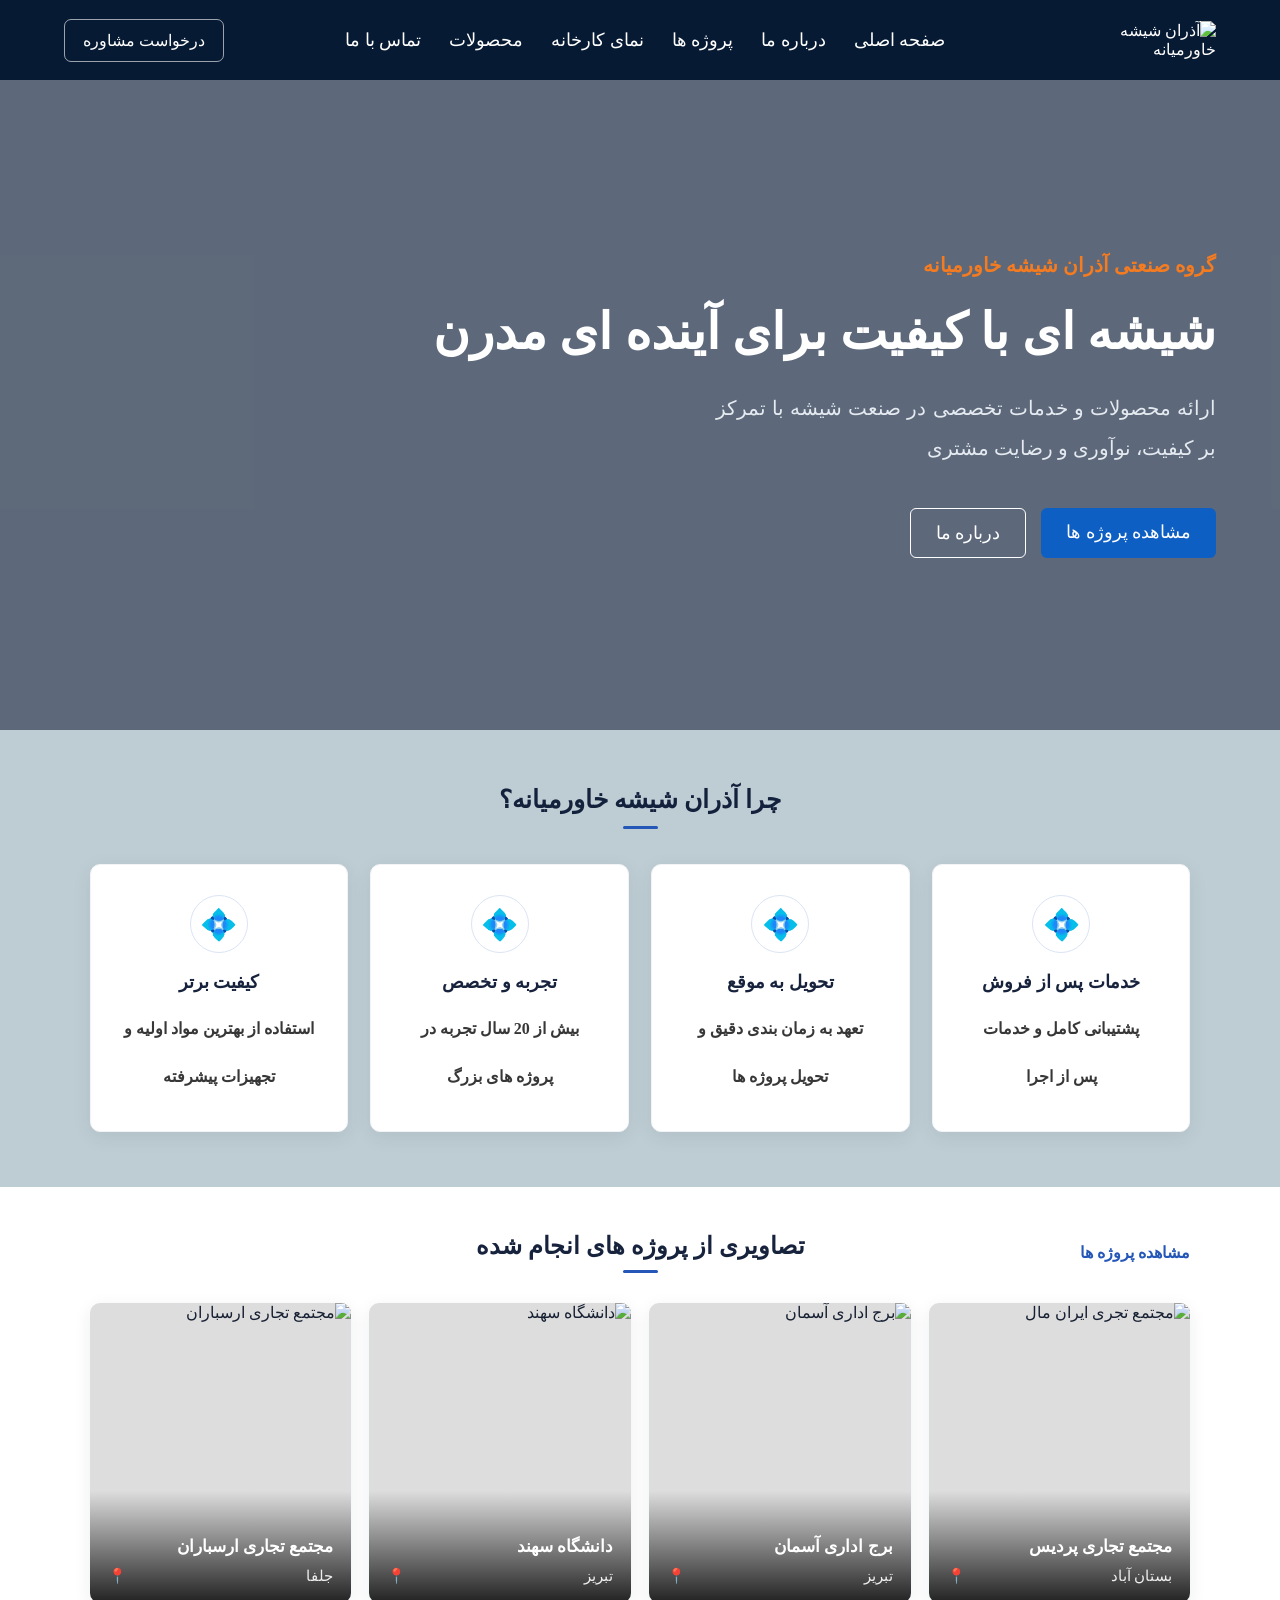
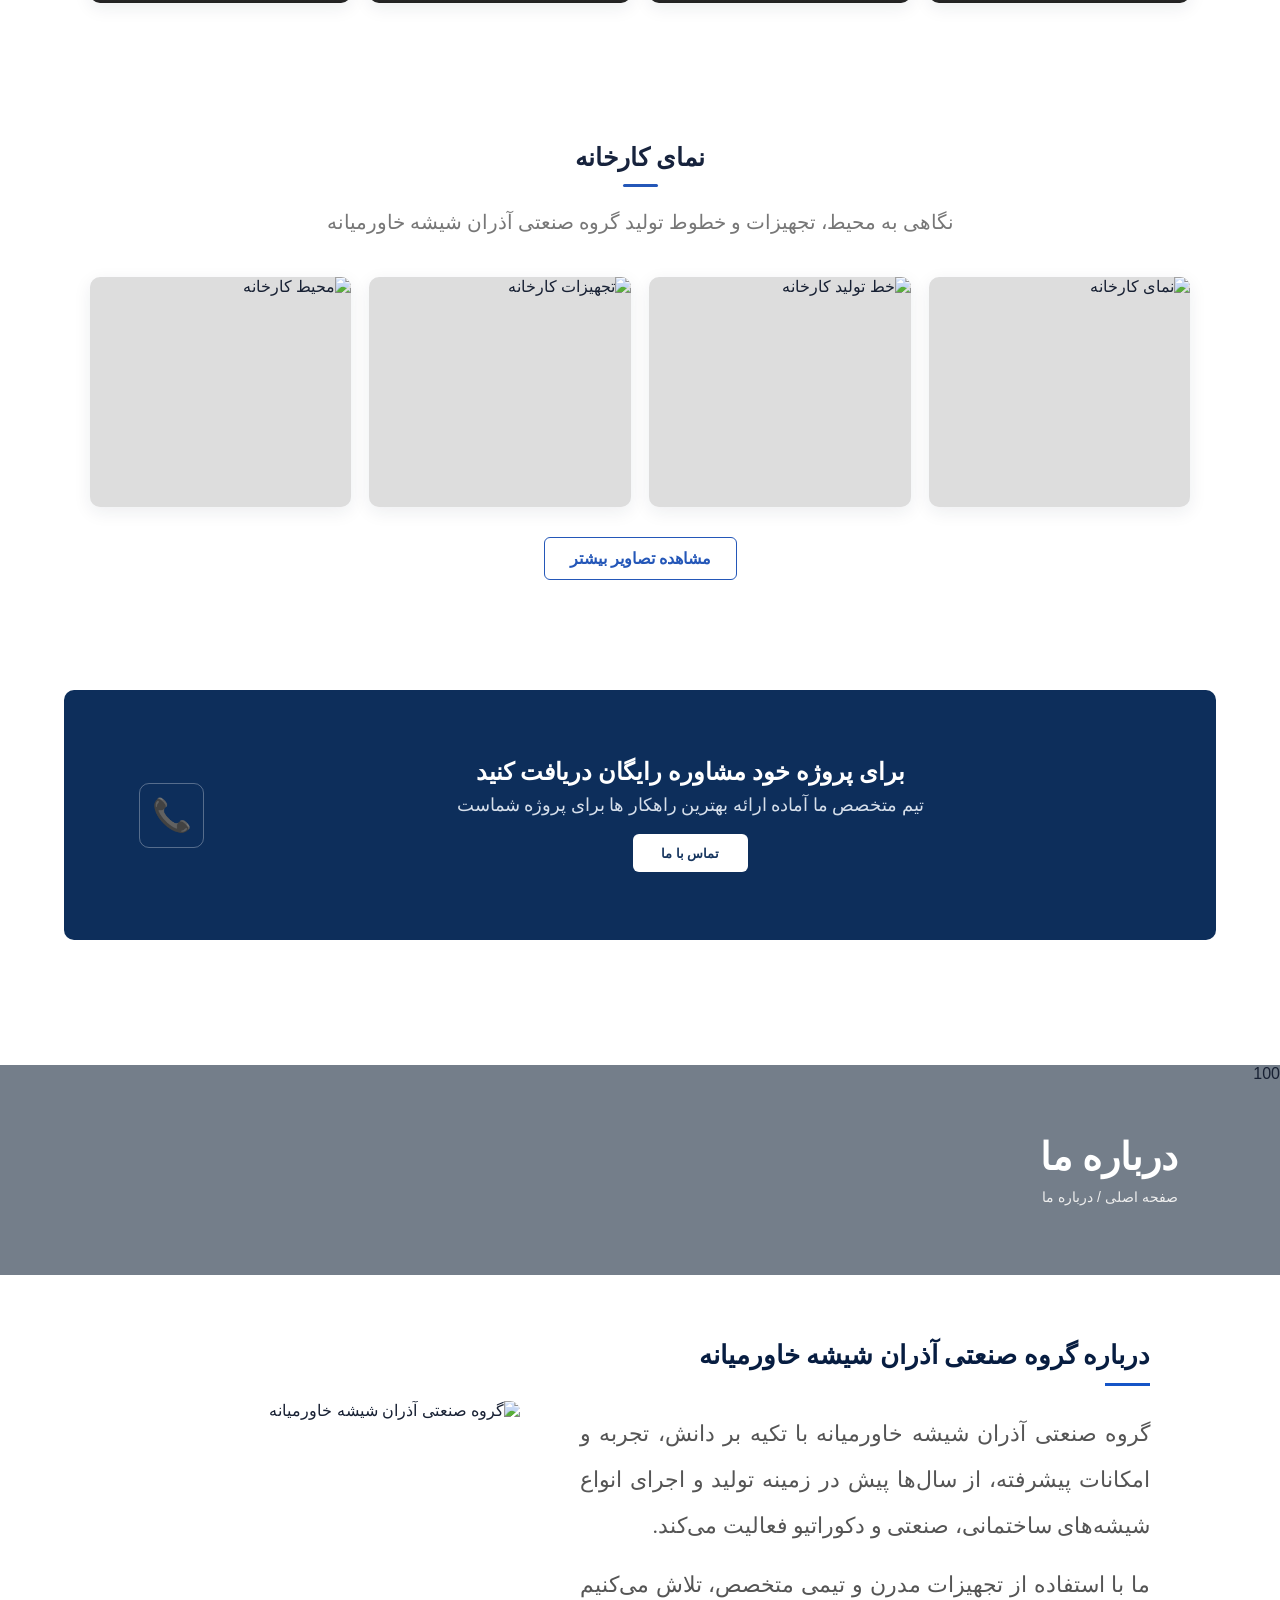
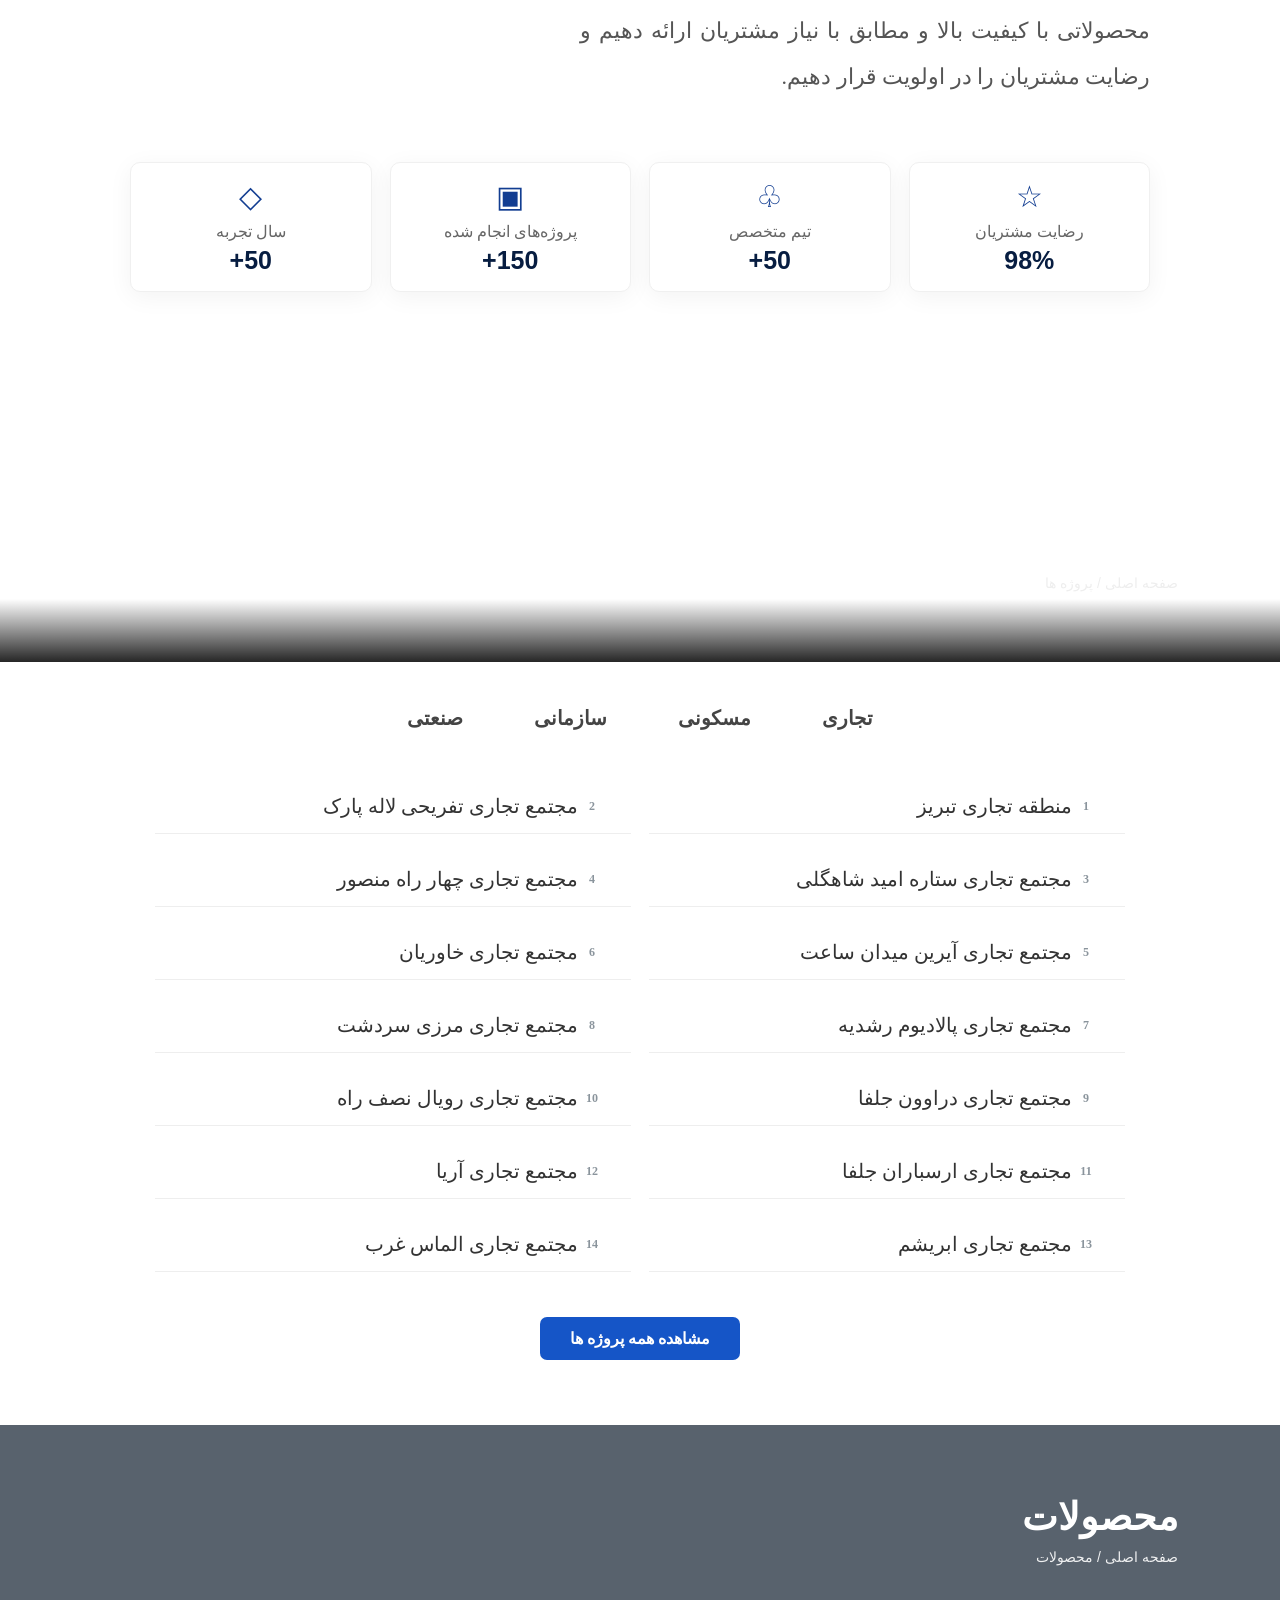
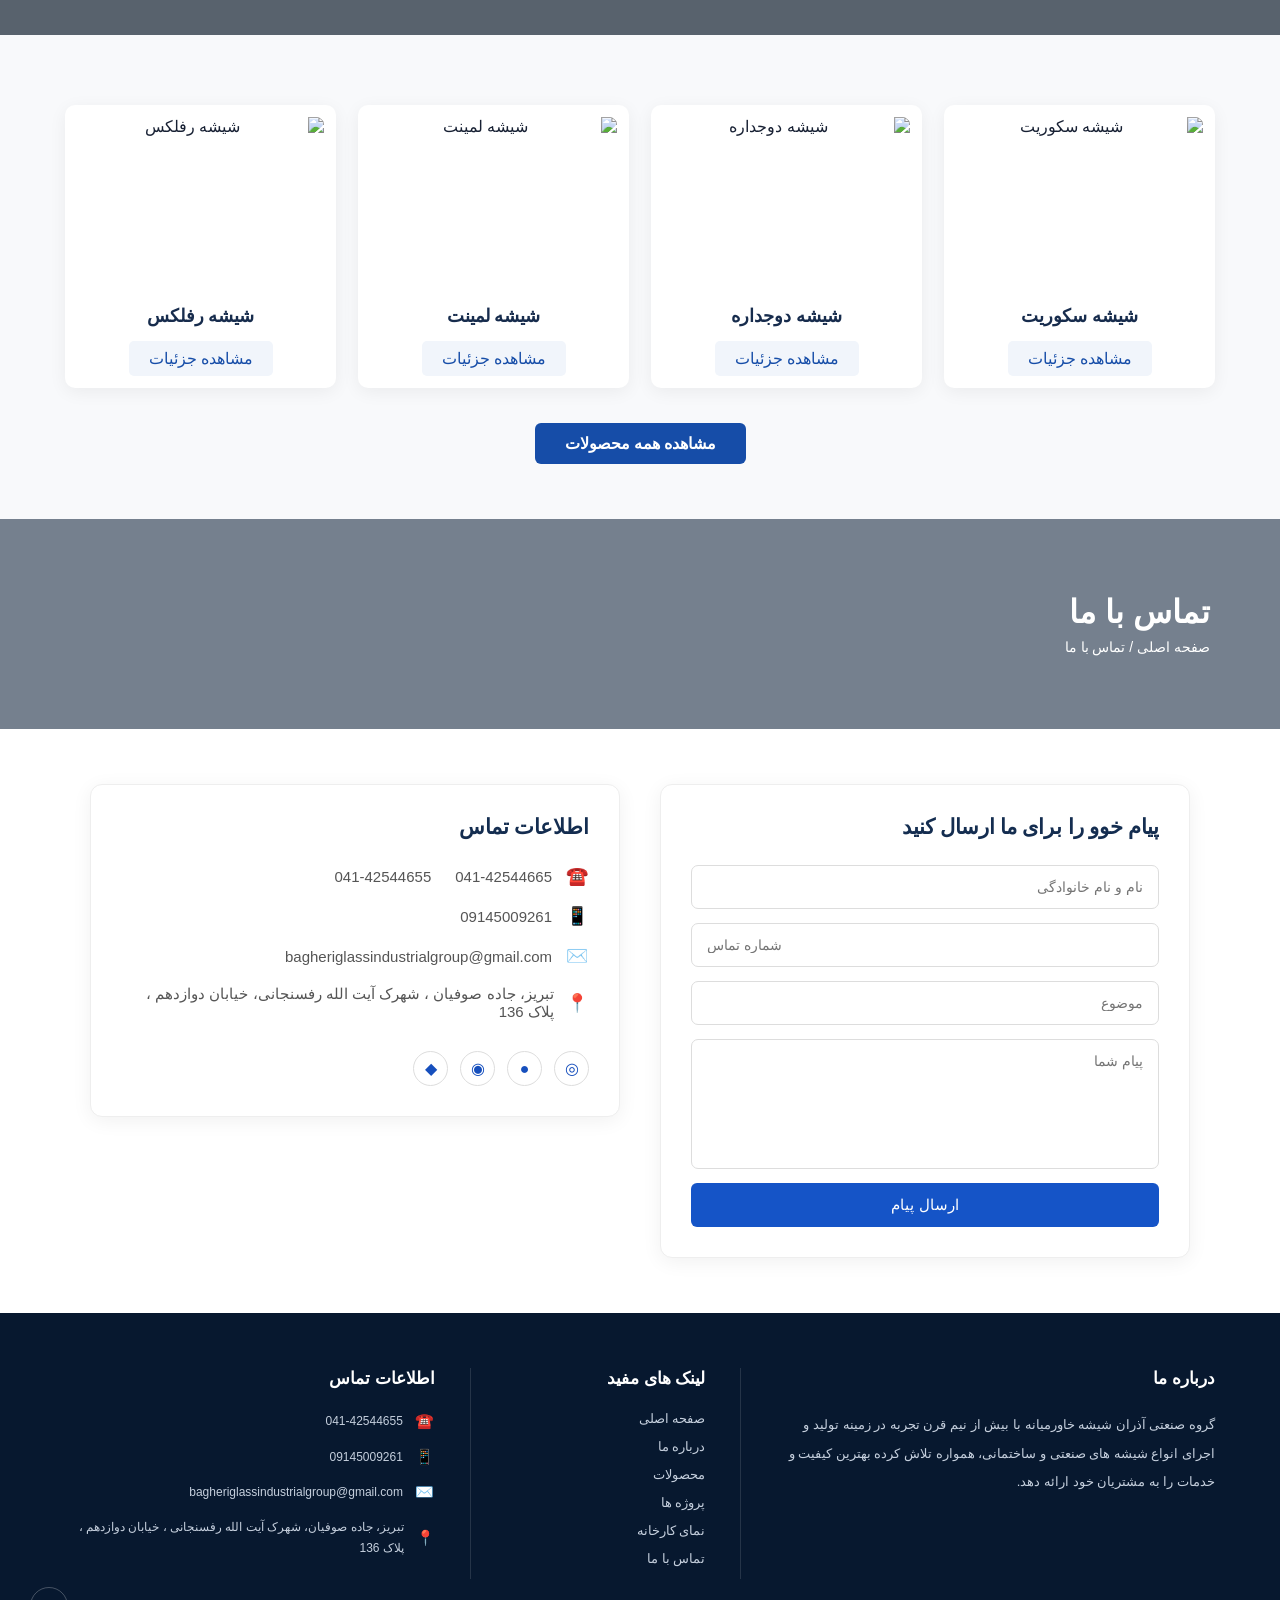
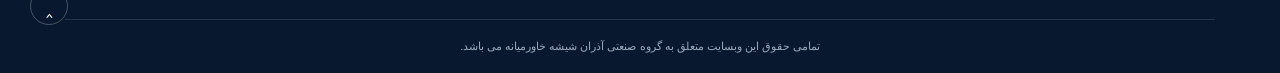
==== index.html @ 658a8644 "Add files via upload" ====
<!doctype html>
<html lang="fa" dir="rtl">
<head>
<meta charset="utf-8">
	
<meta name="viewport" content="width=device-width, initial-scale=1.0">
	
<title>گروهصنعتی آذران شیشه خاورمیانه</title>
	<link rel="stylesheet" href="style.css">
</head>

<body>
	
	<!-- header -->
	<header class="header">
		<div class="container">
			
			<!-- logo -->
			<a href="#" class="logo">
				<img src="image/logo 03.png" alt="آذران شیشه خاورمیانه">
			</a>
			
			<!-- Navigation -->
			<nav class="nav">
			        <a href="#hero">صفحه اصلی</a>
				    <a href="#about">درباره ما</a> 
					<a href="#projects">پروژه ها</a>
					<a href="#gallery">نمای کارخانه</a>
					<a href="#products">محصولات</a> 
					<a href="#contact">تماس با ما</a>
			 </nav>
			
			<!-- Consultation Button -->
			<a href="#cta" class="consultation">درخواست مشاوره</a>
		
		</div>
	
	</header>
	
	<!-- Hero Section -->
	<section class="hero" id="hero">
		<div class="hero-overlay"></div>
		<div class="hero-content">
			<p class="hero-subtitle">
				گروه صنعتی آذران شیشه خاورمیانه
			</p>
			<h1>
				شیشه ای با کیفیت برای آینده ای مدرن
			</h1>
			<p class="hero-description">
				ارائه محصولات و خدمات تخصصی در صنعت شیشه 
				با تمرکز بر کیفیت، نوآوری و رضایت مشتری
			
			</p>
			<div class="hero-buttons">
				<a href="#project" class="btn-primary">
					مشاهده پروژه ها
				</a>
				<a href="#about" class="btn-secondary">
					درباره ما
				</a>
			</div>
		</div>
			
			</section>
				 
	<!-- چرا گروه صنعتی شیشه آذران؟ -->
	
	<section class="why-us">
		
		<div class="section-title">
			<h2>   چرا آذران شیشه خاورمیانه؟ </h2>
			<span></span>
		</div>
		
		<div class="why-cards">
			
			<div class="why-card">
				<div class="why-icon">💠</div>
				<h3>خدمات پس از فروش </h3>
				<p>
					پشتیبانی کامل و خدمات <br>پس از اجرا
			  </p>
			</div>
			
			<div class="why-card">
				<div class="why-icon">💠</div>
				<h3>تحویل به موقع</h3>
				<p>تعهد به زمان بندی دقیق و<br> تحویل پروژه ها</p>
			</div>
			
			<div class="why-card">
				<div class="why-icon">💠</div>
				<h3>تجربه و تخصص</h3>
				<p>بیش از 20 سال تجربه در<br> پروژه های بزرگ </p>
			</div>
			
			<div class="why-card">
				<div class="why-icon">💠</div>
				<h3>کیفیت برتر</h3>
				<p>استفاده از بهترین مواد اولیه و تجهیزات پیشرفته</p>
			</div>
		
		</div>
	</section>
	
	<!--پروژه های انجام شده -->
	
	<section class="projects" id="project">
		
		<div class="projects-header">
			<a href="#projects" class="view-all"> 
				مشاهده پروژه ها
			</a>
			
			<div class="section-title">
				<h2> تصاویری از پروژه های انجام شده</h2>
				<span></span>
			</div>
		</div>
		
		<div class="project-cards">
			
			<!-- پروژه 1 -->
			
			<div class="project-card">
				
				<img src="image/project 1.jpg" alt="مجتمع تجری ایران مال">
				
				<div class="project-overlay">
					<h3>مجتمع تجاری پردیس</h3>
					
					<div class="project-location">
						<span>بستان آباد</span>
						<span>📍</span>
					</div>
				</div>
				
			</div>
			
			<!-- پروژه 2 -->
			<div class="project-card">
				
				<img src="image/prroject 2.jpg" alt="برج اداری آسمان">
				
				<div class="project-overlay">
					<h3>برج اداری آسمان</h3>
					
					<div class="project-location">
					<span>تبریز</span>
					<span>📍</span>
				</div>
			</div>
			
		</div>
			
			<!-- پروژه3 -->
			<div class="project-card">
				
				<img src="image/project 3.jpg" alt="دانشگاه سهند">
				
				<div class="project-overlay">
					<h3>دانشگاه سهند</h3>
					
					<div class="project-location">
						<span>تبریز</span>
						<span>📍</span>
					</div>
				</div>
			</div> 
			
			<!-- پروژه 4 -->
			<div class="project-card">
				
				<img src="image/project 4.jpg" alt=" مجتمع تجاری ارسباران">
				
				<div class="project-overlay">
					<h3>مجتمع تجاری ارسباران</h3>
					<div class="project-location">
						<span>جلفا</span>
						<span>📍</span>
					</div>
				</div>
			</div>
		</div>	
	</section>
		
		<!--factory section-->
		<section class="factory-section" id="gallery">
			
			<div class="factory-title">
				<h2>نمای کارخانه</h2>
				<span></span>
				<p>
					نگاهی به محیط، تجهیزات و خطوط تولید گروه صنعتی آذران شیشه خاورمیانه
				</p>
			</div>
			
			<div class="factory-gallery">
				
			<div class="factory-image">
				<img src="image/factory1.jpg" alt="نمای کارخانه">
			</div>
			
			<div class="factory-image">
				<img src="image/factory2.jpg" alt="خط تولید کارخانه">
			</div>
			
			<div class="factory-image">
				<img src="image/factory3.jpg"  alt="تجهیزات کارخانه">
			</div>
			
			<div class="factory-image">
				<img src="image/factory 4.jpg" alt="محیط کارخانه">
			</div>
			</div>
			
			<div class="factory-button">
				<a href="factory.html">مشاهده تصاویر بیشتر</a>
			</div>
		</section>
	
	<!--================== CTA Section ===================--->
	
	<section class="cta-section" id="cta">
		
		<div class="cta-box">
			<div class="cta-icon">📞</div>
			
			<div class="cta-content">
				<h2>برای پروژه خود مشاوره رایگان دریافت کنید </h2>
				<p>
					تیم متخصص ما آماده ارائه بهترین راهکار ها برای پروژه شماست
				</p>
				
				<a href="#contact" class="cta-button">
					تماس با ما
				</a>
			</div>
		</div>
	</section>
	
	<!-- ================= ABOUT SECTION ================= -->

<section class="about-section" id="about">

    <!-- بنر درباره ما -->
    <div class="about-banner">

        

        <div class="banner-overlay">100</div>

        <div class="banner-text">
            <h1>درباره ما</h1>
            <p>صفحه اصلی / درباره ما</p>
        </div>

    </div>


    <!-- معرفی کارخانه -->
    <div class="about-container">

        <div class="about-text">

            <h2>درباره گروه صنعتی آذران شیشه خاورمیانه</h2>

            <p>
                گروه صنعتی آذران شیشه خاورمیانه با تکیه بر دانش، تجربه و امکانات پیشرفته،
                از سال‌ها پیش در زمینه تولید و اجرای انواع شیشه‌های ساختمانی،
                صنعتی و دکوراتیو فعالیت می‌کند.
            </p>

            <p>
                ما با استفاده از تجهیزات مدرن و تیمی متخصص،
                تلاش می‌کنیم محصولاتی با کیفیت بالا و مطابق با نیاز مشتریان
                ارائه دهیم و رضایت مشتریان را در اولویت قرار دهیم.
            </p>

        </div>


        <div class="about-photo">

            <img src="image/producs.jpg"
                 alt="گروه صنعتی آذران شیشه خاورمیانه ">

        </div>

    </div>


    <!-- آمار -->
    <div class="stats-container">

        <div class="stat">

            <div class="stat-icon">☆</div>

            <span>رضایت مشتریان</span>

            <strong>98%</strong>

        </div>


        <div class="stat">

            <div class="stat-icon">♧</div>

            <span>تیم متخصص</span>

            <strong>50+</strong>

        </div>


        <div class="stat">

            <div class="stat-icon">▣</div>

            <span>پروژه‌های انجام شده</span>

            <strong>150+</strong>

        </div>


        <div class="stat">

            <div class="stat-icon">◇</div>

            <span>سال تجربه</span>

            <strong>50+</strong>

        </div>

    </div>

</section>
	<!--- Projects Section--->
	<section class="projects-section" id="projects">
		
		<!-- بنر پروژه ها-->
		<div class="projects-banner">
		
			<div class="project-overlay"></div>
			
			<div class="projects-banner-text">
				<h2>پروژه های انجام شده</h2>
				<p>صفحه اصلی / پروژه ها</p>
			</div>
		</div>
		
		<!-- دسته بندی پروژه ها -->
		
		<div class="project-categories">
			<button class="category">تجاری</button>
			<button class="category">مسکونی</button>
			<button class="category">سازمانی</button>
			<button class="category">صنعتی</button>
		</div>
		
		<!-- لیست پروژه ها-->
		
		<div class="projects-list">
		
		<div class="project-item">
			<span class="project-number">1</span>
			<span class="project-name">منطقه تجاری تبریز</span>
		</div>
		<div class="project-item">
			<span class="project-number">2</span>
			<span class="project-name">مجتمع تجاری تفریحی لاله پارک</span>
		</div>
		<div class="project-item">
			<span class="project-number">3</span>
			<span class="project-name">مجتمع تجاری ستاره امید شاهگلی</span>
		</div>
		<div class="project-item">
			<span class="project-number">4</span>
			<span class="project-name">مجتمع تجاری چهار راه منصور</span>
		</div>
		<div class="project-item">
			<span class="project-number">5</span>
			<span class="project-name">مجتمع تجاری آیرین میدان ساعت</span>
		</div>
		<div class="project-item">
			<span class="project-number">6</span>
			<span class="project-name">مجتمع تجاری خاوریان</span>
		</div>
		<div class="project-item">
			<span class="project-number">7</span>
			<span class="project-name">مجتمع تجاری پالادیوم رشدیه</span>
		</div>
		<div class="project-item">
			<span class="project-number">8</span>
			<span class="project-name">مجتمع تجاری مرزی سردشت</span>
		</div>
		<div class="project-item">
			<span class="project-number">9</span>
			<span class="project-name">مجتمع تجاری دراوون جلفا</span>
		</div>
		<div class="project-item">
			<span class="project-number">10</span>
			<span class="project-name">مجتمع تجاری رویال نصف راه</span>
		</div>
		<div class="project-item">
			<span class="project-number">11</span>
			<span class="project-name">مجتمع تجاری ارسباران جلفا</span>
		</div>
		<div class="project-item">
			<span class="project-number">12</span>
			<span class="project-name">مجتمع تجاری آریا</span>
		</div>
		<div class="project-item">
			<span class="project-number">13</span>
			<span class="project-name">مجتمع تجاری ابریشم</span>
		</div>
		<div class="project-item">
			<span class="project-number">14</span>
			<span class="project-name">مجتمع تجاری الماس غرب</span>
		</div>
		</div>
		
		<!--- دکمه -->
		<div class="projects-button">
			<a href="projects.html">مشاهده همه پروژه ها</a>
		</div>
	</section>
	
	<!-- Products Section -->
	<section class="products-section" id="products">
		
		<!-- Products Header -->
		<div class="products-header">
			<div class="products-overlay"></div>
			
			<div class="products-title">
				<h2>محصولات</h2>
				<p>صفحه اصلی / محصولات </p>
			</div>
		</div>
		<!--Products Cards -->
		<div class="products-container">
			
		<div class="product-card">
			<img src="image/شیشه سکوریت.jpg" alt="شیشه سکوریت">
			<h3>شیشه سکوریت</h3>
			<a href="#" class="product-btn">مشاهده جزئیات</a>
		</div>
		
		<div class="product-card">
			<img src="image/شیشه دوجداره.jpg" alt="شیشه دوجداره">
			<h3>شیشه دوجداره</h3>
			<a class="product-btn" href="#">مشاهده جزئیات</a>
		</div> 
		
		<div class="product-card">
			<img src="image/شیشه لمینت.jpg" alt="شیشه لمینت">
			<h3>شیشه لمینت</h3>
			<a class="product-btn" href="#">مشاهده جزئیات</a>
		</div>
		
		<div class="product-card">
			<img src="image/شیش رفلکس.jpg" alt="شیشه رفلکس">
			<h3>شیشه رفلکس</h3>
			<a class="product-btn" href="#">مشاهده جزئیات</a>
		</div>
	    </div>
		
		<!--All Products Button-->
		<div class="all-products">
			<a href="#"> مشاهده همه محصولات </a>
		</div>
	</section>
	
	<!-- Contact Section-->
	<section class="contact-section" id="contact">
		
		<!--Contact Banner-->
		<div class="contact-banner">
			<div class="contact-overlay"></div>
			<div class="contact-banner-text">
				<h1>تماس با ما</h1>
				<p>صفحه اصلی / تماس با ما</p>
			</div>
		</div>
		
		<!--Contact Content-->
		<div class="contact-container">
			
			<!--- Message Form -->
			<div class="contact-form">
				<h2>پیام خوو را برای ما ارسال کنید</h2>
				
				<form>
					
					<input type="text" placeholder="نام و نام خانوادگی">
					
					<input type="tel" placeholder="شماره تماس ">
					
					<input type="text" placeholder="موضوع">
					
					<textarea placeholder="پیام شما"></textarea>
					
					<button type="submit">ارسال پیام</button>
				</form>
				
			</div>
			
			<!--Contact Information-->
			<div class="contact-info">
				<h2>اطلاعات تماس</h2>
				
				<div class="contact-item">
					<span>☎️</span>
					<p>041-42544665</p><br>
					<p>041-42544655</p>
					
				</div>
				
				<div class="contact-item">
					<span>📱</span>
					<p>09145009261</p>
				</div>
				
				<div class="contact-item">
					<span>✉️</span>
					<p> bagheriglassindustrialgroup@gmail.com</p>
				</div>
				
				<div class="contact-item">
					<span>📍</span>
					<p> تبریز، جاده صوفیان ، شهرک آیت الله رفسنجانی، خیابان دوازدهم ، پلاک 136</p>
				</div>
				
				<!--Social Media-->
				<div class="social-links">
					<a href="#">◎</a>
					<a href="#">●</a>
					<a href="#">◉</a>
					<a href="#">◆</a>
				</div>
			</div>
		</div>
	</section>
	
	<!--- Foother --->
	<footer class="footer">
		<div class="footer-container">
			
			<!---درباره ما-->
			<div class="footer-column footer-about">
				<h3>درباره ما</h3>
				<p>
					گروه صنعتی آذران شیشه خاورمیانه با بیش از نیم قرن تجربه در زمینه تولید و اجرای انواع شیشه های صنعتی و ساختمانی، همواره تلاش  کرده بهترین کیفیت و خدمات را به مشتریان خود ارائه دهد.
				</p>
			</div>
			
			<!-- لینک های مفید -->
			<div class="footer-column footer-links">
				<h3>لینک های مفید</h3>
				
				<a href="#hero"> صفحه اصلی </a>
				<a href="#about"> درباره ما</a>
				<a href="#products"> محصولات </a>
				<a href="#projects">پروژه ها</a>
				<a href="#gallery">نمای کارخانه </a>
				<a href="#contact">تماس با ما</a>
			</div>
			
			<!--- اطلاعات تماس -->
			<div class="footer-column footer-contact">
				<h3>اطلاعات تماس</h3>
			<div class="footer-contact-item">
				<span>☎️</span>
				<p dir="ltr">041-42544655</p>
			</div>
			
			<div class="footer-contact-item">
				<span>📱</span>
				<p dir="ltr">09145009261</p>
			</div>
			
			<div class="footer-contact-item">
				<span>✉️</span>
				<p dir="ltr">bagheriglassindustrialgroup@gmail.com</p>
			</div>
			
			<div class="footer-contact-item">
				<span>📍</span>
				<p>
					تبریز، جاده صوفیان، شهرک آیت الله  رفسنجانی ، خیابان دوازدهم ، پلاک 136
				</p>
			</div>
		</div>
	</div>
		
		<!--- پایین فوتر -->
		<div class="footer-bottom">
			
			<p>
				تمامی حقوق این وبسایت متعلق به گروه صنعتی آذران شیشه خاورمیانه  می باشد.
			</p>
		</div>
		
		<!-- دکمه بازگشت به بالا --->
		<a href="#hero" class="back-to-top">‸</a>
		
	</footer>
	
	


</body>
</html>
---- style.css ----
@charset "utf-8";
/* CSS Document */

* {
	margin: 0;
	padding: 0;
	box-sizing: border-box;
}

body {
	font-family: Tahoma, sans-serif;
	direction: rtl;
	background-color: #fff;
	color: #172033;
}

a {
	text-decoration: none;
	color: inherit;
}

/*-- header --*/

.header {
	width: 100%;
	height: 80px;
	
	background-color: #071a33;
	
	position: relative;
	z-index: 10;
}

.container {
	width: 90%;
	max-width: 1200px;
	
	height: 100%;
	margin: auto;
	
	display: flex;
	align-items: center;
	justify-content: space-between;
	
}

/*-- logo --*/

.logo {
	display: flex;
	align-items: center;
	height: 70PX;
	color: white;
   
}

.logo img {
	width: 150px;
	height: auto;
	display: block;
	filter: brightness(1.1);
}



/*logo shape*/

.logo-blue {
	width: 13px;
	height: 25px;
	
	background-color: #2457b8;
	
	display: block;
	
	margin-right: -12px;
	margin-top: 7px;
}

/*-- Navigation --*/

.nav {
	display: flex;
	align-items: center;
	gap: 28px;
	font-family: "B Koodak";
}

.nav a {
	color: #fff;
	
	font-size: 18px;
	
	transition: 0.3s;
}

.nav a:hover {
	color: #f47b20;
}

/*-- consultation button --*/

.consultation {
	padding: 11px 18px;
	
	border: 1px solid rgba(255,255,255,0.6);
	
	border-radius: 7px;
	
	color: white;
	
	font-size: 16px;
	
	transition: 0.3s;
	
	font-family:  "B Koodak";
}

.consultation:hover {
	background-color: #f47b20;
	border-color: #f47b20;
}

/*--- hero Section ---*/
.hero {
	width: 100%;
	height: 650px;
	
	background-image: url( "image/hero.png");
	background-size: cover;
	background-position: center;
	position: relative;
	
	display: flex;
	align-items: center;
		
}

/*Dark overlay */

.hero-overlay {
	position: absolute;
	
	top: 0;
	right: 0;
	bottom: 0;
	left: 0;
	
	background: rgba(7,26,51,0.65);
}

/*Hero Content */

.hero-content {
	position: relative;
	z-index: 2;
	
	width: 90%;
	max-width: 1200px;
	margin: auto;
	color: white;
}

/*-- small title */

.hero-subtitle {
	color: #f47b20;
	font-size: 20px;
	margin-bottom: 18px;
	font-family: "B Roya";
	font-weight: bold;
}

/* Small title */
.hero h1 {
	font-size: 50px;
	line-height: 1.5;
	margin-bottom: 18px;
	font-family: "B Titr";
}

/* Description */
.hero-description {
	width: 500px;
	max-width: 100%;
	font-size: 20px;
	line-height: 2;
	color: #e5eaf1;
	margin-bottom: 40px;
	font-family: "B Roya";
	text-align: justify;
	
	
	
	
}

/*Buttons */

.hero-buttons {
	display: flex;
	gap: 15px;
	font-family: "B Koodak";
	font-size: 18px;
	
}

/*main button*/
.btn-primary {
	background-color: #0E5FC4;
	color: white;
	padding: 13px 25px;
	border-radius: 6px;
	transition: 0.3s;
	
}

.btn-primary:hover {
	background-color: #FFFFFF;
	color: #071a33;
}

/*--Secondary button*/

.btn-secondary {
	border: 1px solid white;
	color: white;
	padding: 13px 25px;
	border-radius: 6px;
	transition: 0.3s;
	
}

.btn-secondary:hover {
	background-color: white;
	color: #071a33;
}

/*---ABOUT SECTION---*/
.about-section {
	background: #fff;
	padding: 90px 7%;
	direction: rtl;
}

.about-container {
	max-width: 1200px;
	margin: auto;
	
	display: flex;
	align-items: center;
	gap: 70px;
}

/*Image */

.about-image {
	width: 50%;
}

.about-image img {
	width: 100%;
	height: 330px;
	
	object-fit: cover;
	
	border-radius: 12px;
	
	display: block;
}

/* Text */

.about-content {
	width: 50%;
}

.about-label {
	color: #1d4fa3;
	font-size: 15px;
	font-weight: bold;
	
	display: inline-block;
	margin-bottom: 12px;
}

.about-content h2 {
	color: #17233d;
	font-size: 30px;
	margin-bottom: 25px;
	line-height: 1.6;
	
	
}

.about-content p {
	color: #666;
	font-size: 15px;
	line-height: 2;
	margin-bottom: 12px;
}

/* Button */
.about-button {
	display: inline-block;
	margin-top: 15px;
	padding: 12px 28px;
	background: #1d4fa3;
	color: white;
	text-decoration: none;
	border-radius: 6px;
	transition: 0.3s;
}
.about-button:hover {
	background: #123875;
}

/*-- Statistics */

.about-stats {
	max-width: 1200px;
	margin: 60px auto 0;
	display: grid;
	grid-template-columns: repeat(4,1fr);
	gap: 20px;
}

.stat-box {
	background: #f8f9fb;
	padding: 25px;
	text-align: center;
	border-radius: 10px;
	border: 1px solid #eee;
	transition: 0.3s;
}

.stat-box:hover {
	transform: translateY(-5px);
}

.stat-number {
	display: block;
	color: #1d4fa3;
	font-size: 28px;
	font-weight: bold;
	margin-bottom: 8px;
}

.stat-title {
	color: #555;
	font-size: 14px;
}

/* =========================
   Why Us Section
========================= */

.why-us {
    background-color: #BECDD3;
    padding: 55px 7%;
    direction: rtl;
}

/* عنوان بخش */

.section-title {
    text-align: center;
    margin-bottom: 35px;
}

.section-title h2 {
    font-size: 25px;
    color: #14213d;
    margin: 0 0 12px;
    font-weight: 700;
	font-family: "B Titr";
}

.section-title span {
    display: block;
    width: 35px;
    height: 3px;
    background-color: #2457b8;
    margin: auto;
    border-radius: 10px;
}

/* چرا گروه شیشه آذران */
/* کارت‌ها */

.why-cards {
    display: grid;
    grid-template-columns: repeat(4, 1fr);
    gap: 22px;
    max-width: 1200px;
    margin: auto;
	
}


/* هر کارت */

.why-card {
    background-color: #FFFFFF;
    text-align: center;
    padding: 30px 20px;
    border-radius: 10px;
    box-shadow: 0 5px 20px rgba(20, 33, 61, 0.07);
    transition: 0.3s;
    border: 1px solid #f1f3f7;
	
}

.why-card:hover {
    transform: translateY(-6px);
    box-shadow: 0 10px 25px rgba(20, 33, 61, 0.12);
}


/* آیکون */

.why-icon {
    width: 58px;
    height: 58px;
    border: 1px solid #dbe4f5;
    border-radius: 50%;
    display: flex;
    align-items: center;
    justify-content: center;
    margin: 0 auto 18px;
    color: #2457b8;
    font-size: 30px;
}


/* عنوان کارت */

.why-card h3 {
    font-size: 18px;
    color: #17233d;
    margin-bottom: 12px;
	font-family: "B Titr";
}


/* توضیحات */

.why-card p {
    font-size: 16px;
    line-height: 3;
    color: #383737;
    margin: 0;
	font-family: "B Roya";
	font-weight: bold;
}


/* موبایل */

@media (max-width: 900px) {

    .why-cards {
        grid-template-columns: repeat(2, 1fr);
    }

}

@media (max-width: 550px) {

    .why-cards {
        grid-template-columns: 1fr;
    }

}

/* =========================
   Projects Section
========================= */

.projects {
    background-color: #ffffff;
    padding: 45px 7% 65px;
    direction: rtl;
}


/* Header */

.projects-header {
    max-width: 1200px;
    margin: 0 auto 30px;
    position: relative;
    display: flex;
    justify-content: center;
    align-items: center;
}


/* عنوان */

.projects .section-title {
    text-align: center;
    margin: 0;
}

.projects .section-title h2 {
    font-size: 24px;
    color: #17233d;
    margin-bottom: 10px;
	font-family: "B Titr";
}

.projects .section-title span {
    display: block;
    width: 35px;
    height: 3px;
    background-color: #2457b8;
    margin: auto;
    border-radius: 10px;
	
}

/* مشاهده همه */

.view-all {
    position: absolute;
    right: 0;
    font-family: "B Koodak";
    text-decoration: none;
    color: #2457b8;

    font-size: 16px;
    font-weight: bold;
	direction: ltr;
	text-align: left;

    transition: 0.3s;
}

.view-all:hover {
    color: #163c85;
}

/* کارت ها */

.project-cards {
    max-width: 1200px;
    margin: auto;

    display: grid;
    grid-template-columns: repeat(4, 1fr);

    gap: 18px;
	font-family:  "B Mitra";
	
}


/* کارت */

.project-card {
    position: relative;

    height: 300px;

    overflow: hidden;

    border-radius: 10px;

    background-color: #ddd;

    cursor: pointer;

    box-shadow: 0 5px 18px rgba(20, 33, 61, 0.08);

    transition: 0.35s;
	
}


/* تصویر */

.project-card img {
    width: 100%;
    height: 100%;

    object-fit: cover;

    display: block;

    transition: 0.5s;
}


/* لایه روی عکس */

.project-overlay {
    position: absolute;

    right: 0;
    bottom: 0;
    left: 0;

    padding: 45px 18px 18px;

    color: white;

    background: linear-gradient(
        transparent,
        rgba(0, 0, 0, 0.85)
    );
}


/* اسم پروژه */

.project-overlay h3 {
    margin: 0 0 10px;

    font-size: 17px;

    font-weight: 700;
	
}


/* موقعیت */

.project-location {
    display: flex;

    align-items: center;

    justify-content: space-between;

    font-size: 15px;
	font-family:  "B Mitra";

    color: #eeeeee;
}


/* Hover */

.project-card:hover {
    transform: translateY(-6px);

    box-shadow: 0 12px 30px rgba(20, 33, 61, 0.16);
}


.project-card:hover img {
    transform: scale(1.06);
}


/* موبایل */

@media (max-width: 900px) {

    .project-cards {
        grid-template-columns: repeat(2, 1fr);
    }

}


@media (max-width: 550px) {

    .projects {
        padding: 40px 5%;
    }

    .project-cards {
        grid-template-columns: 1fr;
    }

    .projects-header {
        margin-bottom: 25px;
    }

    .view-all {
        position: static;
        margin-left: auto;
    }

}


/* =========================
   Factory Section
========================= */

.factory-section {
    background-color: #fff;

    padding: 75px 7%;

    direction: rtl;
}


/* عنوان */

.factory-title {
    text-align: center;

    max-width: 650px;

    margin: 0 auto 35px;
}

.factory-title h2 {
    color: #17233d;

    font-size: 25px;
	font-family: "B Titr";

    margin-bottom: 12px;
}

.factory-title span {
    display: block;

    width: 35px;
    height: 3px;

    background-color: #2457b8;

    margin: 0 auto 15px;

    border-radius: 10px;
}

.factory-title p {
    color: #777;

    font-size: 20px;
	font-family: "B Mitra";

    line-height: 2;
}


/* تصاویر */

.factory-gallery {
    max-width: 1200px;

    margin: auto;

    display: grid;

    grid-template-columns: repeat(4, 1fr);

    gap: 18px;
}


/* هر تصویر */

.factory-image {
    height: 230px;

    overflow: hidden;

    border-radius: 10px;

    background-color: #ddd;

    box-shadow: 0 5px 18px rgba(20, 33, 61, 0.08);
}

.factory-image img {
    width: 100%;

    height: 100%;

    object-fit: cover;

    display: block;

    transition: 0.5s;
}


/* افکت هاور */

.factory-image:hover img {
    transform: scale(1.07);
}


/* دکمه */

.factory-button {
    text-align: center;

    margin-top: 30px;
}

.factory-button a {
    display: inline-block;

    padding: 11px 25px;

    border: 1px solid #2457b8;

    color: #2457b8;

    border-radius: 6px;

    font-size: 16px;
	font-family:  "B Roya";
    font-weight: bold;
    text-decoration: none;

    transition: 0.3s;
}

.factory-button a:hover {
    background-color: #2457b8;

    color: white;
}


/* موبایل */

@media (max-width: 900px) {

    .factory-gallery {
        grid-template-columns: repeat(2, 1fr);
    }

}

@media (max-width: 550px) {

    .factory-section {
        padding: 55px 5%;
    }

    .factory-gallery {
        grid-template-columns: 1fr;
    }

    .factory-image {
        height: 250px;
    }

}



/* =====================================
   ABOUT SECTION
===================================== */

.about-section {
    width: 100%;
    background: #ffffff;
    direction: rtl;
}


/* =====================================
   ABOUT BANNER
===================================== */

.about-banner {
    width: 100vw;
    height: 210px;
    object-fit: cover;
    position: relative;
	background-image: url("image/about-banner.png");
	background-size: cover;
	background-position: center;
	
	display: flex;
	align-items: center;
	justify-content: flex-start;
	overflow: hidden;
	margin-right: calc(50% - 50vw);
	
}

.banner-overlay {
    position: absolute;

    top: 0;
    right: 0;

    width: 100%;
    height: 100%;

    background: rgba(3, 20, 42, 0.55);
}

.banner-text {
    position: absolute;

    top: 50%;
    right: 8%;

    transform: translateY(-50%);

    color: white;

    text-align: right;
}

.banner-text h1 {
    font-size: 38px;
    font-family: "B Titr";
    margin: 0 0 10px;

    font-weight: 700;
}

.banner-text p {
    font-size: 14px;
    
    margin: 0;

    color: #eeeeee;
}


/* =====================================
   ABOUT CONTENT
===================================== */

.about-container {

    max-width: 1100px;

    margin: 0 auto;

    padding: 65px 40px 35px;

    display: flex;

    align-items: center;

    justify-content: space-between;

    gap: 60px;
}


/* متن */

.about-text {

    flex: 1;

    text-align: right;
}

.about-text h2 {

    color: #071d41;

    font-size: 26px;
    font-family: "B Titr";
    margin-bottom: 25px;

    position: relative;
}

.about-text h2::after {

    content: "";

    display: block;

    width: 45px;

    height: 3px;

    background: #1555c7;

    margin-top: 12px;
}


.about-text p {

    color: #555;
    
    font-size: 22px;
    font-family:  "B Nazanin";
    line-height: 2.1;

    margin-bottom: 12px;

    text-align: justify;
}


/* عکس */

.about-photo {

    width: 390px;

    flex-shrink: 0;
}

.about-photo img {

    width: 100%;

    height: 250px;

    object-fit: cover;

    border-radius: 10px;

    display: block;
}


/* =====================================
   STATS
===================================== */

.stats-container {

    max-width: 1100px;

    margin: 15px auto 70px;

    padding: 0 40px;

    display: grid;

    grid-template-columns: repeat(4, 1fr);

    gap: 18px;
}


.stat {

    background: #ffffff;

    min-height: 130px;

    border-radius: 10px;

    display: flex;

    flex-direction: column;

    align-items: center;

    justify-content: center;

    text-align: center;

    box-shadow: 0 5px 25px rgba(0,0,0,0.05);

    border: 1px solid #f0f0f0;

    transition: 0.3s;
}


.stat:hover {

    transform: translateY(-5px);

    box-shadow: 0 10px 30px rgba(0,0,0,0.08);
}


.stat-icon {

    font-size: 30px;

    color: #123d91;

    margin-bottom: 8px;
}


.stat span {

    font-size: 16px;
    font-family: "B Yekan";
    color: #666;

    margin-bottom: 5px;
}


.stat strong {

    font-size: 25px;
    
    color: #071d41;
}


/* =====================================
   RESPONSIVE
===================================== */

@media (max-width: 800px) {

    .about-container {

        flex-direction: column;

        padding: 50px 25px 30px;

    }

    .about-photo {

        width: 100%;

    }

    .about-photo img {

        height: 250px;

    }

    .stats-container {

        grid-template-columns: repeat(2, 1fr);

        padding: 0 25px;

    }

}


@media (max-width: 500px) {

    .about-banner {

        height: 170px;

    }

    .banner-text {

        right: 6%;

    }

    .banner-text h1 {

        font-size: 28px;

    }

    .banner-text p {

        font-size: 11px;

    }

    .stats-container {

        grid-template-columns: '1fr';

    }

}

/* =====================================
   PROJECTS SECTION
===================================== */

.projects-section {
    width: 100%;
    background: #ffffff;
    direction: rtl;
}


/* =====================================
   PROJECTS BANNER
===================================== */

.projects-banner {
    width: 100%;
    height: 210px;

    position: relative;
    overflow: hidden;
	background-image: url("image/projects.png");
	background-size: cover;
	background-position: center;
	display: flex;
	align-items: center;
	justify-content: flex-start;
	
}

.projects-overlay {
    position: absolute;

    top: 0;
    right: 0;

    width: 100%;
    height: 100%;

    background: rgba(4, 20, 35, 0.65);
}

.projects-banner-text {
    position: absolute;

    right: 8%;
    top: 50%;

    transform: translateY(-50%);

    color: white;

    text-align: right;
}

.projects-banner-text h2 {
    font-size: 36px;
    font-family: "B Titr";
    margin: 0 0 10px;

    font-weight: 700;
}

.projects-banner-text p {
    margin: 0;

    font-size: 14px;

    color: #eeeeee;
}


/* =====================================
   CATEGORIES
===================================== */

.project-categories {

    max-width: 1050px;

    margin: 35px auto 25px;

    display: flex;

    justify-content: center;

    align-items: center;

    gap: 35px;
}

.category {

    border: none;

    background: transparent;

    color: #444;

    font-size: 20px;
	font-family:   "B Nazanin";
    font-weight: bold;
    cursor: pointer;

    padding: 9px 18px;

    border-radius: 6px;

    transition: 0.3s;
}

.category:hover {

    color: #1655c9;
}

.categoryactive {

    background: #1555c7;

    color: white;

    box-shadow: 0 5px 15px rgba(21, 85, 199, 0.2);
}


/* =====================================
   PROJECT LIST
===================================== */

.projects-list {

    max-width: 1050px;

    margin: 0 auto;

    padding: 15px 40px 10px;

    display: grid;

    grid-template-columns: repeat(2, 1fr);

    column-gap: 80px;

    row-gap: 0;
}


/* هر پروژه */

.project-item {

    min-height: 55px;

    display: flex;

    align-items: center;

    justify-content: space-between;

    border-bottom: 1px solid #eeeeee;

    padding: 0 5px;

    transition: 0.3s;
}

.project-item:hover {

    background: #f8faff;

    padding-right: 12px;

}


/* اسم پروژه */

.project-name {

    color: #333;

    font-size: 20px;

    font-weight: 500;

    text-align: right;

    flex: 1;
	
	font-family: "B Roya";
	
}


/* شماره */

.project-number {

    color: #333;

    font-size: 14px;

    font-weight: 700;

    margin-right: 20px;

    min-width: 25px;

    text-align: center;
	font-family:  "B Titr";
}


/* =====================================
   BUTTON
===================================== */

.projects-button {

    text-align: center;

    margin: 35px 0 65px;
}

.projects-button a {

    display: inline-block;

    background: #1555c7;

    color: white;

    text-decoration: none;

    padding: 12px 30px;

    border-radius: 7px;

    font-size: 16px;

    transition: 0.3s;
	font-family: "B Roya";
	font-weight: bold;
}

.projects-button a:hover {

    background: #0d3f9c;

    transform: translateY(-2px);
}


/* =====================================
   MOBILE
===================================== */

@media (max-width: 700px) {

    .projects-banner {
        height: 170px;
    }

    .projects-banner-text {
        right: 6%;
    }

    .projects-banner-text h2 {
        font-size: 27px;
    }

    .projects-banner-text p {
        font-size: 11px;
    }

    .project-categories {

        gap: 5px;

        flex-wrap: wrap;

        padding: 0 15px;
    }

    .category {

        font-size: 12px;

        padding: 8px 12px;
    }

    .projects-list {

        grid-template-columns: 1fr;

        padding: 10px 25px;
    }

    .project-item {

        min-height: 52px;
    }

}


/* =========================
   PRODUCTS SECTION
========================= */

.products-section {
    width: 100%;
    background: #f8f9fb;
    padding-bottom: 55px;
    direction: rtl;
}


/* Header */

.products-header {
    position: relative;
    height: 210px;

    background-image: url("image/prducts.png");
    background-size: cover;
    background-position: center;

    display: flex;
    align-items: center;
    justify-content: flex-start;

    overflow: hidden;
}

.products-overlay {
    position: absolute;
    inset: 0;

    background: rgba(4, 18, 35, 0.65);
}

.products-title {
    position: relative;
    z-index: 2;

    margin-right: 8%;
    color: white;
}

.products-title h2 {
    font-size: 38px;
    margin: 0 0 10px;
    font-weight: 800;
	font-family: "B Titr";
}

.products-title p {
    margin: 0;
    font-size: 14px;
    opacity: 0.9;
}


/* Cards Container */

.products-container {
    width: 90%;
    max-width: 1150px;

    margin: 45px auto 0;

    display: grid;
    grid-template-columns: repeat(4, 1fr);
    margin-top: 70px;
    gap: 22px;
}


/* Product Card */

.product-card {
    background: white;

    border-radius: 10px;

    padding: 12px;

    text-align: center;

    box-shadow: 0 4px 18px rgba(0, 0, 0, 0.06);

    transition: 0.3s;
}

.product-card:hover {
    transform: translateY(-7px);

    box-shadow: 0 10px 25px rgba(0, 0, 0, 0.12);
}


/* Product Image */

.product-card img {
    width: 100%;
    height: 170px;

    object-fit: cover;

    border-radius: 7px;

    display: block;
}


/* Product Name */

.product-card h3 {
    font-size: 18px;

    color: #172c4d;

    margin: 18px 0 14px;
	
	font-family: "B Titr";
}


/* Details Button */

.product-btn {
    display: inline-block;

    text-decoration: none;

    color: #164da8;

    background: #f1f5fb;

    padding: 8px 20px;

    border-radius: 5px;

    font-size: 16px;

    transition: 0.3s;
	
	font-family:  "B Roya";
	
}

.product-btn:hover {
    background: #164da8;
    color: white;
}


/* All Products */

.all-products {
    text-align: center;

    margin-top: 35px;
}

.all-products a {
    display: inline-block;

    background: #164da8;

    color: white;

    text-decoration: none;

    padding: 11px 30px;

    border-radius: 6px;

    font-size: 16px;
    font-family: "B Roya";
	font-weight: bold;
    transition: 0.3s;
}

.all-products a:hover {
    background: #0d3475;
}


/* ================= CONTACT SECTION ================= */

.contact-section {
    width: 100%;
    background: #fff;
    direction: rtl;
}


/* Contact Banner */

.contact-banner {
    width: 100%;
    height: 210px;

    background-image: url( "image/تماس با ما 2.jpg");
    background-size: cover;
    background-position: center;

    position: relative;

    display: flex;
    align-items: center;
    justify-content: flex-start;

    overflow: hidden;
}


.contact-overlay {
    position: absolute;
    inset: 0;

    background: rgba(5, 25, 50, 0.55);
}


.contact-banner-text {
    position: relative;
    z-index: 2;

    margin-right: 70px;

    color: white;
}


.contact-banner-text h1 {
    font-size: 32px;
    margin: 0 0 8px;
}


.contact-banner-text p {
    font-size: 14px;
    margin: 0;
}


/* Contact Container */

.contact-container {
    width: 90%;
    max-width: 1100px;

    margin: 55px auto;

    display: grid;
    grid-template-columns: 1fr 1fr;

    gap: 40px;

    align-items: start;
}


/* Form & Info Cards */

.contact-form,
.contact-info {
    background: #fff;

    padding: 30px;

    border-radius: 12px;

    box-shadow: 0 4px 20px rgba(0, 0, 0, 0.06);

    border: 1px solid #eee;
}


.contact-form h2,
.contact-info h2 {
    font-size: 21px;
    font-family:  "B Titr";
    margin-bottom: 25px;

    color: #142d50;
}


/* Form */

.contact-form form {
    display: flex;
    flex-direction: column;

    gap: 14px;
}


.contact-form input,
.contact-form textarea {
    width: 100%;

    box-sizing: border-box;

    padding: 13px 15px;

    border: 1px solid #ddd;

    border-radius: 7px;

    font-family: inherit;

    font-size: 14px;

    outline: none;
}


.contact-form textarea {
    height: 130px;

    resize: none;
}


.contact-form input:focus,
.contact-form textarea:focus {
    border-color: #1d55c7;
}


.contact-form button {
    border: none;

    background: #1554c7;

    color: white;

    padding: 13px;

    border-radius: 6px;

    font-family: inherit;

    font-size: 15px;

    cursor: pointer;
}


.contact-form button:hover {
    background: #0f43a5;
}


/* Contact Information */

.contact-item {
    display: flex;

    align-items: center;

    gap: 12px;

    margin-bottom: 18px;
}


.contact-item span {
    width: 25px;

    text-align: center;

    color: #164fbd;
    font-size: 18px;
}


.contact-item p {
    margin: 0;
    font-size: 15px;
    font-family:  Gotham, "Helvetica Neue", Helvetica, Arial, "sans-serif" "B Roya";

    color: #555;
}


/* Social Media */

.social-links {
    display: flex;

    gap: 12px;

    margin-top: 30px;
}


.social-links a {
    width: 35px;
    height: 35px;

    border-radius: 50%;

    border: 1px solid #ddd;

    display: flex;

    align-items: center;
    justify-content: center;

    text-decoration: none;

    color: #164fbd;

    transition: 0.3s;
}


.social-links a:hover {
    background: #164fbd;

    color: white;
}


/* ================= FOOTER ================= */

.footer {
  width: 100%;
  background: #07182f;
  color: #fff;
  direction: rtl;
  position: relative;
  margin-top: 0;
}


/* بخش اصلی فوتر */

.footer-container {
  width: 90%;
  max-width: 1150px;
  margin: 0 auto;

  display: grid;
  grid-template-columns: 1.4fr 0.8fr 1.2fr;

  gap: 0;
  padding: 55px 0 40px;
}


/* ستون ها */

.footer-column {
  padding: 0 35px;
}

.footer-column:first-child {
  padding-right: 0;
}

.footer-column:last-child {
  padding-left: 0;
}


/* جداکننده بین ستون ها */

.footer-column + .footer-column {
  border-right: 1px solid rgba(255,255,255,0.12);
}


/* عنوان ها */

.footer-column h3 {
  font-size: 17px;
  margin: 0 0 22px;
  color: #ffffff;
  font-weight: bold;
}


/* درباره ما */

.footer-about p {
  font-size: 13px;
  line-height: 2.2;
  color: #c5cfdd;
  margin: 0;
  text-align: right;
}


/* لینک ها */

.footer-links {
  display: flex;
  flex-direction: column;
  align-items: flex-start;
}

.footer-links a {
  color: #c5cfdd;
  text-decoration: none;
  font-size: 13px;
  margin-bottom: 13px;
  transition: 0.3s;
}

.footer-links a:hover {
  color: #ffffff;
  padding-right: 5px;
}


/* اطلاعات تماس */

.footer-contact-item {
  display: flex;
  align-items: center;
  gap: 12px;
  margin-bottom: 15px;
}

.footer-contact-item span {
  width: 20px;
  font-size: 15px;
  color: #ffffff;
  text-align: center;
}

.footer-contact-item p {
  margin: 0;
  color: #c5cfdd;
  font-size: 12px;
  line-height: 1.7;
}


/* پایین فوتر */

.footer-bottom {
  width: 90%;
  max-width: 1150px;
  margin: 0 auto;

  border-top: 1px solid rgba(255,255,255,0.12);

  padding: 20px 0;
  text-align: center;
}

.footer-bottom p {
  margin: 0;
  color: #9daabd;
  font-size: 11px;
}


/* دکمه برگشت به بالا */

.back-to-top {
  position: absolute;

  left: 30px;
  bottom: 48px;

  width: 38px;
  height: 38px;

  border: 1px solid rgba(255,255,255,0.25);
  border-radius: 50%;

  display: flex;
  align-items: center;
  justify-content: center;

  color: white;
  text-decoration: none;

  font-size: 20px;

  transition: 0.3s;
}

.back-to-top:hover {
  background: #1554c7;
  border-color: #1554c7;
}


/* ================= CTA SECTION ================= */

.cta-section {
  width: 100%;
  background: #ffffff;
  direction: rtl;
  padding: 35px 0;
}


/* باکس اصلی */

.cta-box {
  width: 90%;
  max-width: 1220px;
  min-height: 250px;

  margin: 0 auto;

  background: #0d2e5b;

  border-radius: 10px;

  display: flex;
  flex-direction: row-reverse;

  align-items: center;

  padding: 25px 40px;

  box-sizing: border-box;
}


/* آیکون سمت راست */

.cta-icon {
  width: 65px;
  height: 65px;

  border: 1px solid rgba(255,255,255,0.3);
  border-radius: 10px;

  display: flex;
  align-items: center;
  justify-content: center;

  color: white;
  font-size: 32px;

  margin-left: 35px;
}


/* محتوای متن */

.cta-content {
  flex: 1;
  text-align: center;
  color: white;
}


/* عنوان */

.cta-content h2 {
  margin: 0 0 8px;
  font-family: "B Titr";
  font-size: 24px;
  font-weight: bold;

	
}


/* توضیح */

.cta-content p {
  margin: 0 0 18px;
  font-family: "B Roya";
  font-size: 18px;
  color: #d6dfeb;
}


/* دکمه */

.cta-button {
  display: inline-flex;

  align-items: center;
  justify-content: center;

  width: 115px;
  height: 38px;

  background: #ffffff;
  color: #17365f;

  border-radius: 6px;

  text-decoration: none;

  font-size: 13px;
  font-weight: bold;

  transition: 0.3s;
}


.cta-button:hover {
  background: #e8edf5;
  transform: translateY(-2px);
}


/*========================================== projects.css ====================================*/ 

/* =========================================
   Projects Page - Hero ========================================= */

.projects-hero {
    position: relative;

    min-height: 420px;

    display: flex;
    align-items: center;

    background-image: url( "image/factory-hero.png");
    background-repeat: no-repeat;
    background-position: center;
    background-size: cover;

    overflow: hidden;
}


/* لایه سرمه‌ای روی عکس */

.projects-hero-overlay {
    position: absolute;
    inset: 0;

    background: linear-gradient(
        to left,
        rgba(13, 31, 48, 0.96) 15%,
        rgba(13, 31, 48, 0.82) 50%,
        rgba(13, 31, 48, 0.45) 100%
    );
}


/* محتوای Hero */

.projects-hero-content {
    position: relative;
    z-index: 1;

    width: 90%;
    max-width: 1200px;
    margin: 0 auto;

    padding-top: 50px;

    text-align: right;
}


/* خط بالای عنوان */

.projects-hero-line {
    width: 42px;
    height: 3px;

    margin-bottom: 16px;

    background: #9ebdcc;
}


/* عنوان */

.projects-hero-content h1 {
    margin: 0 0 12px;

    color: #ffffff;
    font-family: "B Titr";
    font-size: 42px;
    font-weight: 700;
}


/* متن زیر عنوان */

.projects-hero-content p {
    margin: 0;

    color: rgba(255, 255, 255, 0.82);
    font-family: "B Roya";
    font-size: 24px;
}


/* مسیر صفحه */

.projects-breadcrumb {
    display: flex;
    align-items: center;
    gap: 10px;

    margin-top: 70px;

    color: rgba(255, 255, 255, 0.75);
  
    font-size: 16px;
}

.projects-breadcrumb a {
    color: #ffffff;
    text-decoration: none;
}

.projects-breadcrumb span:last-child {
    color: rgba(255, 255, 255, 0.7);
}


/* =========================================
   Projects Hero Responsive
========================================= */

@media (max-width: 768px) {

    .projects-hero {
        min-height: 350px;
    }

    .projects-hero-content h1 {
        font-size: 32px;
    }

    .projects-hero-content p {
        font-size: 14px;
    }

}


@media (max-width: 480px) {

    .projects-hero {
        min-height: 310px;
    }

    .projects-hero-content {
        width: 92%;
    }

    .projects-hero-content h1 {
        font-size: 27px;
    }

    .projects-hero-content p {
        font-size: 13px;
        line-height: 2;
    }

    .projects-breadcrumb {
        margin-top: 25px;
        font-size: 11px;
    }

}


/* =========================================
   Projects Page - Introduction
========================================= */

.projects-intro {
    padding: 75px 0 55px;

    background: #ffffff;
}

.projects-intro-container {
    width: 90%;
    max-width: 1050px;

    margin: 0 auto;

    display: grid;
    grid-template-columns: 0.9fr 1.4fr;

    gap: 70px;

    align-items: center;

    direction: rtl;
}


/* عنوان */

.projects-intro-heading {
    text-align: right;
}

.projects-intro-heading span {
    display: block;

    margin-bottom: 10px;

    color: #8a949c;
    
    font-size: 13px;
}

.projects-intro-heading h2 {
    margin: 0;

    color: #172a3a;
    font-family: "B Titr";
    font-size: 29px;
    line-height: 1.8;

    font-weight: 700;
}


/* متن */

.projects-intro-text {
    padding-right: 35px;

    border-right: 2px solid #dce3e7;

    text-align: right;
}

.projects-intro-text p {
    margin: 0;

    color: #707a81;

    font-size: 18px;
    font-family: "B Roya";
    line-height: 2.4;
}


/* =========================================
   Introduction Responsive
========================================= */

@media (max-width: 768px) {

    .projects-intro {
        padding: 60px 0 40px;
    }

    .projects-intro-container {
        grid-template-columns: 1fr;

        gap: 25px;
    }

    .projects-intro-heading {
        text-align: right;
    }

    .projects-intro-heading h2 {
        font-size: 24px;
    }

    .projects-intro-text {
        padding-right: 20px;
    }

}


@media (max-width: 480px) {

    .projects-intro-container {
        width: 92%;
    }

    .projects-intro-heading h2 {
        font-size: 21px;
    }

    .projects-intro-text p {
        font-size: 12px;
        line-height: 2.2;
    }

}


/* ========================================= Executive Projects Section  ========================================= */

.executive-projects {
    padding: 75px 0 85px;
    background: #f7f9fa;
}

.executive-projects-container {
    width: 90%;
    max-width: 1050px;
    margin: 0 auto;
}


/* عنوان */

.executive-projects-heading {
    text-align: center;
    margin-bottom: 40px;
}

.executive-projects-heading span {
    display: block;
    margin-bottom: 8px;

    color: #8a949c;
    font-size: 13px;
}

.executive-projects-heading h2 {
    margin: 0 0 12px;
    font-family: "B Titr";
    color: #172a3a;
    font-size: 30px;
    font-weight: 700;
}

.executive-projects-heading p {
    max-width: 650px;
    margin: 0 auto;
    font-family: "B Roya";
    color: #707a81;
    font-size: 16px;
    line-height: 2.2;
}


/* =========================================
   Projects List
========================================= */

.projects-list {
    display: grid;
    grid-template-columns: 1fr 1fr;
    gap: 18px;

    direction: rtl;
}

.projects-column {
    padding: 8px 22px;

    background: #ffffff;

    border: 1px solid #dfe5e8;
    border-radius: 8px;
}


/* هر پروژه */

.project-row {
    min-height: 48px;

    display: flex;
    align-items: center;

    gap: 18px;

    border-bottom: 1px solid #edf0f2;

    direction: rtl;

    transition: 0.25s ease;
}

.project-row:last-child {
    border-bottom: none;
}


/* شماره */

.project-number {
    min-width: 28px;

    color: #8a949c;

    font-size: 12px;
    font-weight: 600;

    text-align: center;

    direction: ltr;
}


/* نام پروژه */

.project-row p {
    flex: 1;

    margin: 0;

    color: #3e4c56;
    font-family: "B Roya";
    font-size: 17px;
	font-weight: bold;
    line-height: 1.8;

    text-align: right;
}


/* حالت Hover */

.project-row:hover {
    padding-right: 8px;
}

.project-row:hover .project-number {
    color: #172a3a;
}

.project-row:hover p {
    color: #172a3a;
}


/* =========================================
   Executive Projects Responsive
========================================= */

@media (max-width: 768px) {

    .executive-projects {
        padding: 60px 0 70px;
    }

    .executive-projects-heading {
        margin-bottom: 30px;
    }

    .executive-projects-heading h2 {
        font-size: 26px;
    }

    .projects-list {
        grid-template-columns: 1fr;
        gap: 14px;
    }

    .projects-column {
        padding: 6px 18px;
    }

}


@media (max-width: 480px) {

    .executive-projects-container {
        width: 92%;
    }

    .executive-projects-heading h2 {
        font-size: 23px;
    }

    .executive-projects-heading p {
        font-size: 12px;
    }

    .project-row {
        min-height: 46px;
        gap: 10px;
    }

    .project-number {
        min-width: 24px;
        font-size: 11px;
    }

    .project-row p {
        font-size: 11px;
    }

}


/* ================== Projects Page CTA  طراحی قسمت پایین صفحه تماس با ما============================ */

.projects-page-cta {
    position: relative;

    min-height: 190px;

    display: flex;
    align-items: center;
    justify-content: center;

    overflow: hidden;

    background-color: #102b42;

    background-image: url("images/projects-cta.jpg");
    background-repeat: no-repeat;
    background-position: left center;
    background-size: auto 100%;
}


/* لایه روی تصویر */

.projects-page-cta-overlay {
    position: absolute;
    inset: 0;

    background: linear-gradient(
        to left,
        rgba(16, 43, 66, 0.98) 20%,
        rgba(16, 43, 66, 0.90) 50%,
        rgba(16, 43, 66, 0.58) 100%
    );
}


/* محتوای CTA */

.projects-page-cta-content {
    position: relative;
    z-index: 1;

    width: 90%;
    max-width: 700px;

    text-align: center;
    direction: rtl;
}

.projects-page-cta-content h2 {
    margin: 0 0 8px;

    color: #ffffff;
    font-family: "B Titr";
    font-size: 26px;
    font-weight: 700;
}

.projects-page-cta-content p {
    margin: 0 0 18px;

    color: rgba(255, 255, 255, 0.78);
    font-family: "B Roya"; 
    font-size: 18px;
    line-height: 2;
}


/* دکمه تماس */

.projects-page-cta-button {
    display: inline-flex;
    align-items: center;
    justify-content: center;

    gap: 12px;

    min-width: 105px;

    padding: 9px 20px;

    border: 1px solid rgba(255, 255, 255, 0.8);
    border-radius: 25px;

    color: #ffffff;

    text-decoration: none;
    font-family:  "B Yekan";
    font-size: 16px;

    transition: 0.3s ease;
}

.projects-page-cta-button span {
    font-size: 18px;
    line-height: 1;
}

.projects-page-cta-button:hover {
    background: #ffffff;
    color: #102b42;
}


/* =========================================
   CTA Responsive
========================================= */

@media (max-width: 600px) {

    .projects-page-cta {
        min-height: 180px;

        background-size: cover;
        background-position: left center;
    }

    .projects-page-cta-content {
        width: 92%;
    }

    .projects-page-cta-content h2 {
        font-size: 21px;
    }

    .projects-page-cta-content p {
        font-size: 11px;
    }

}
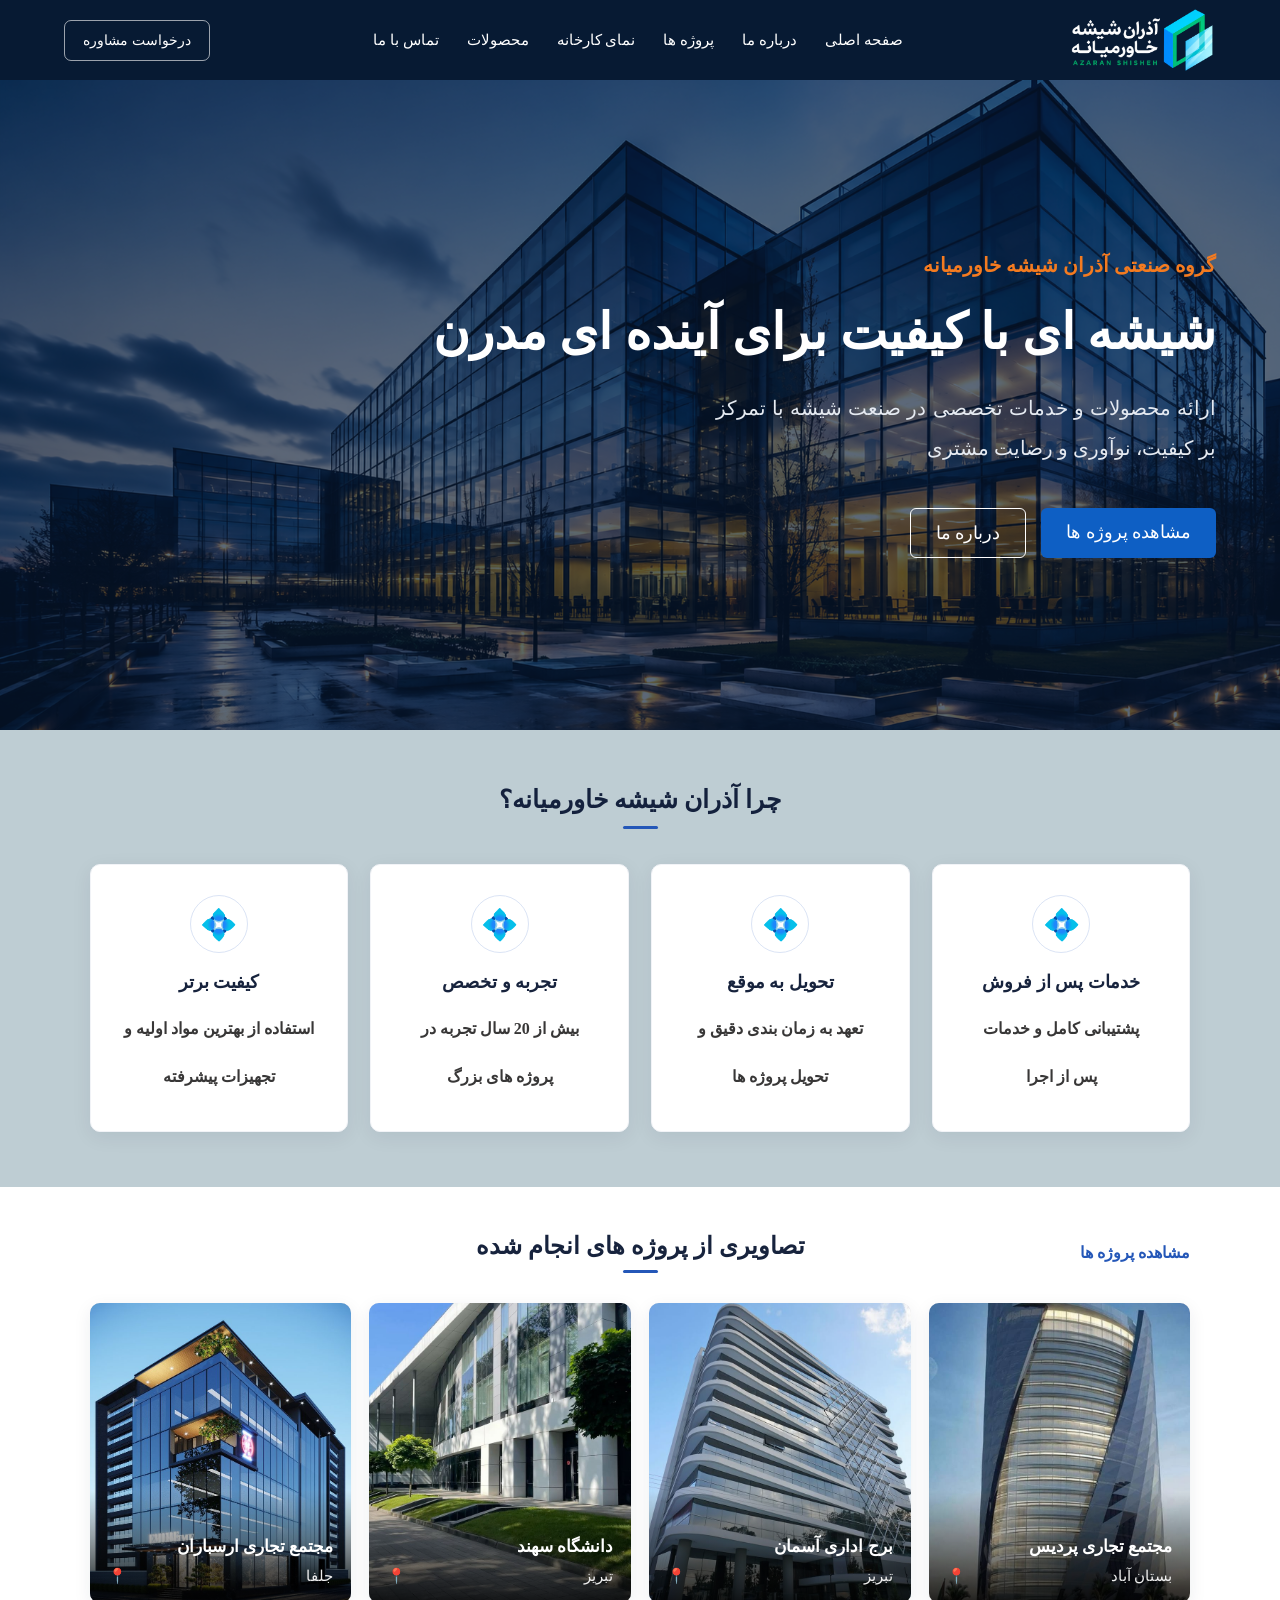
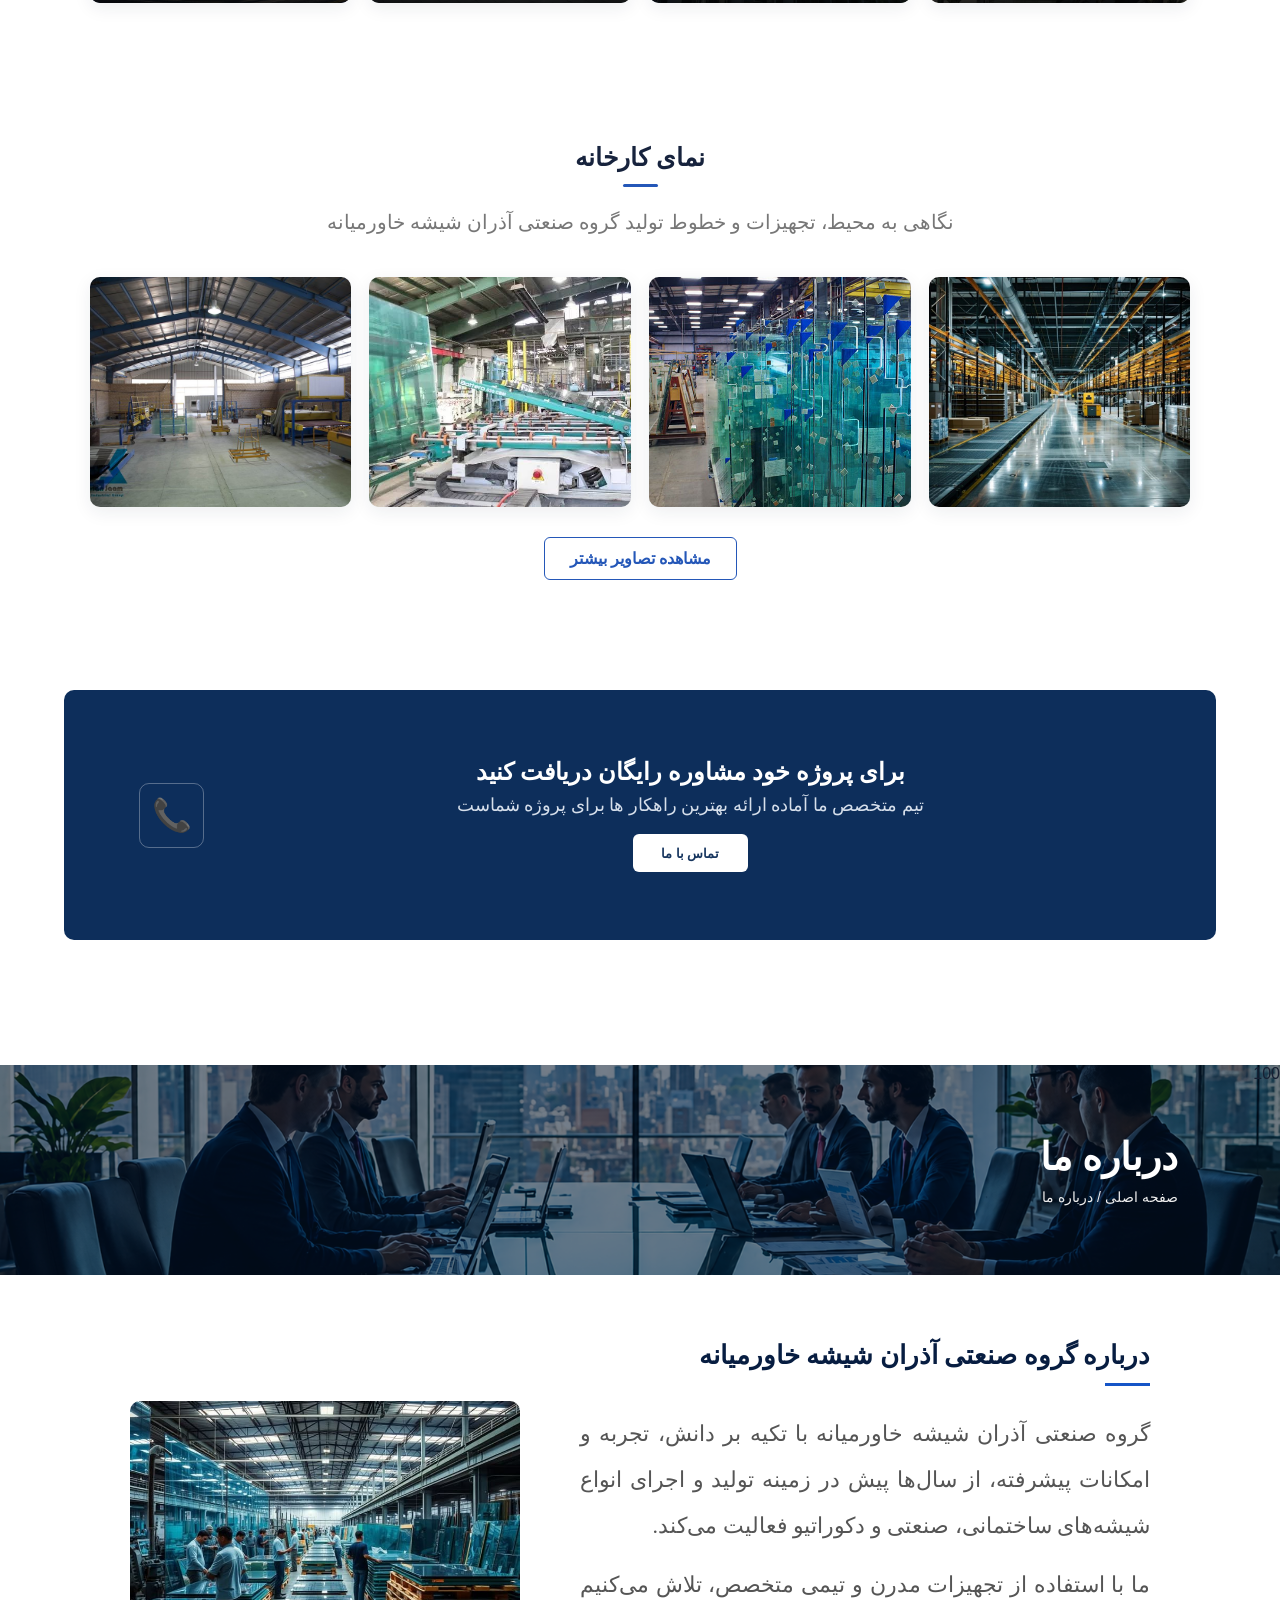
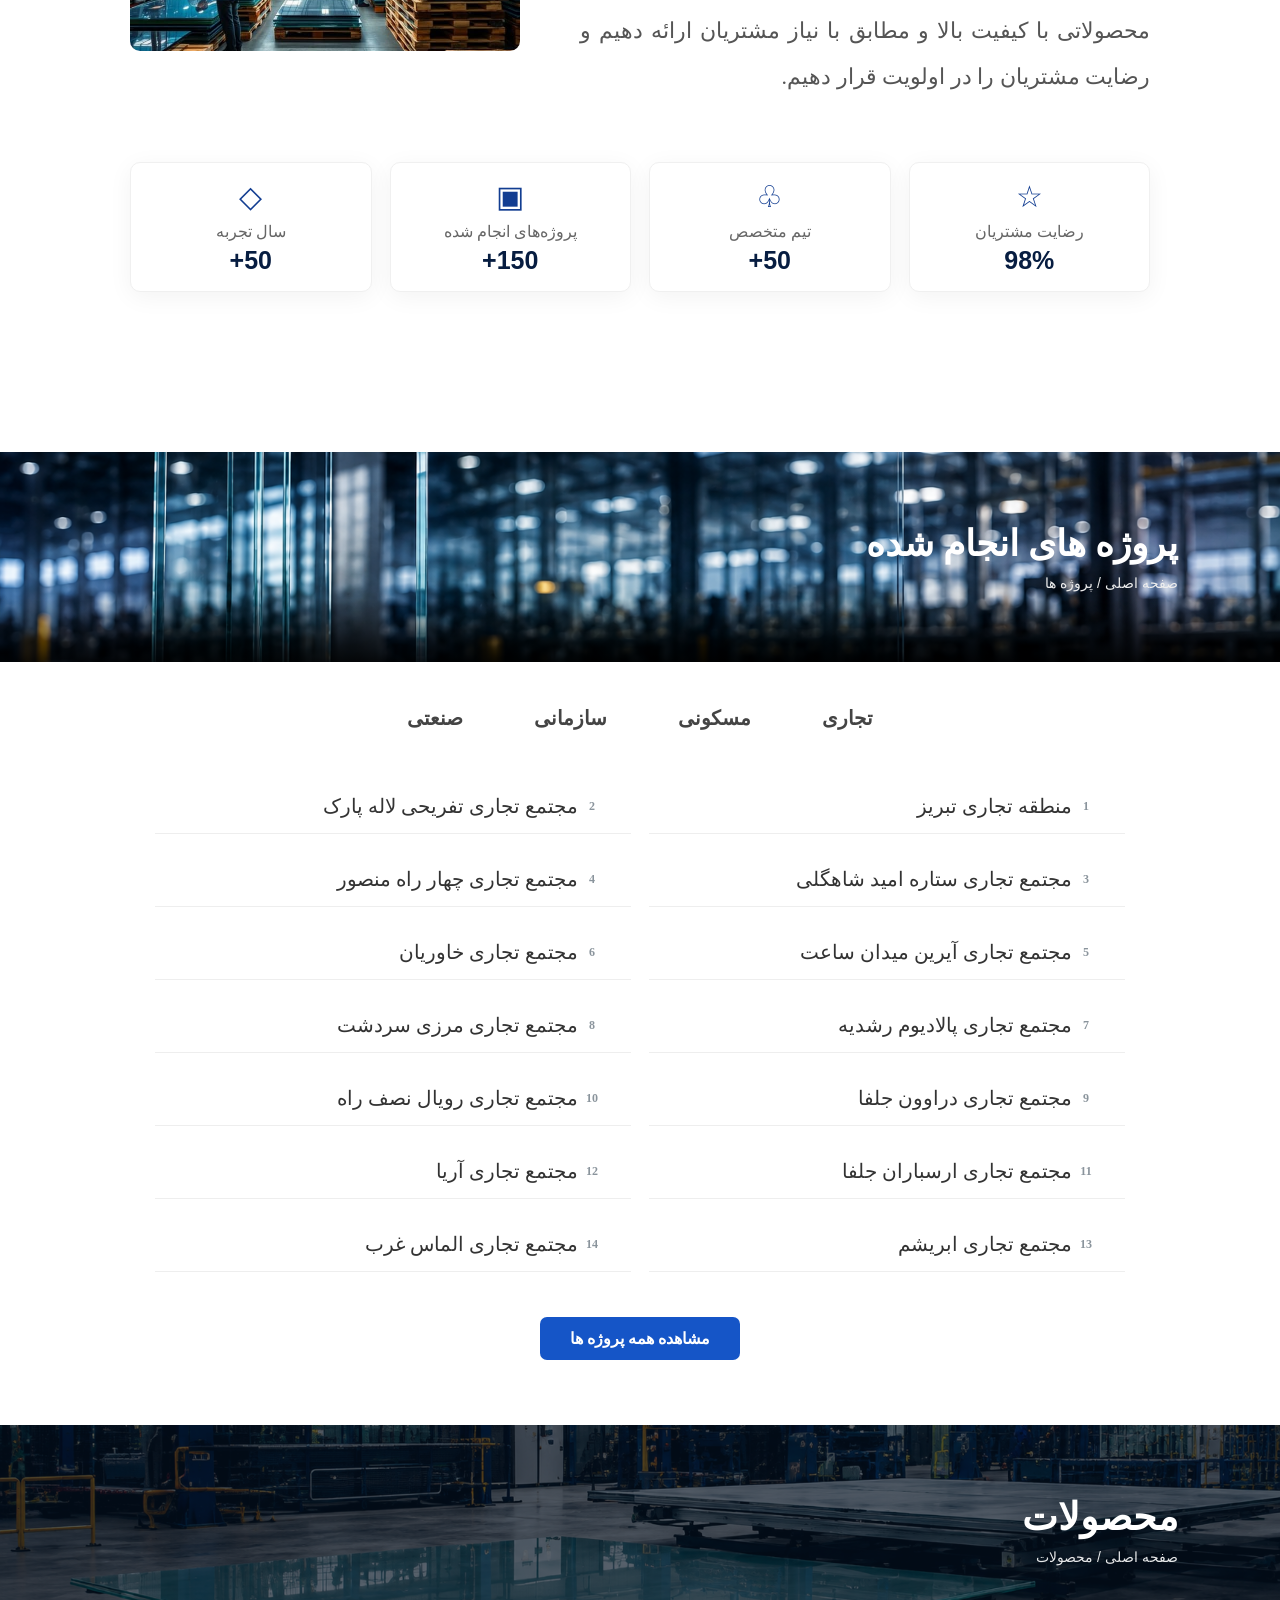
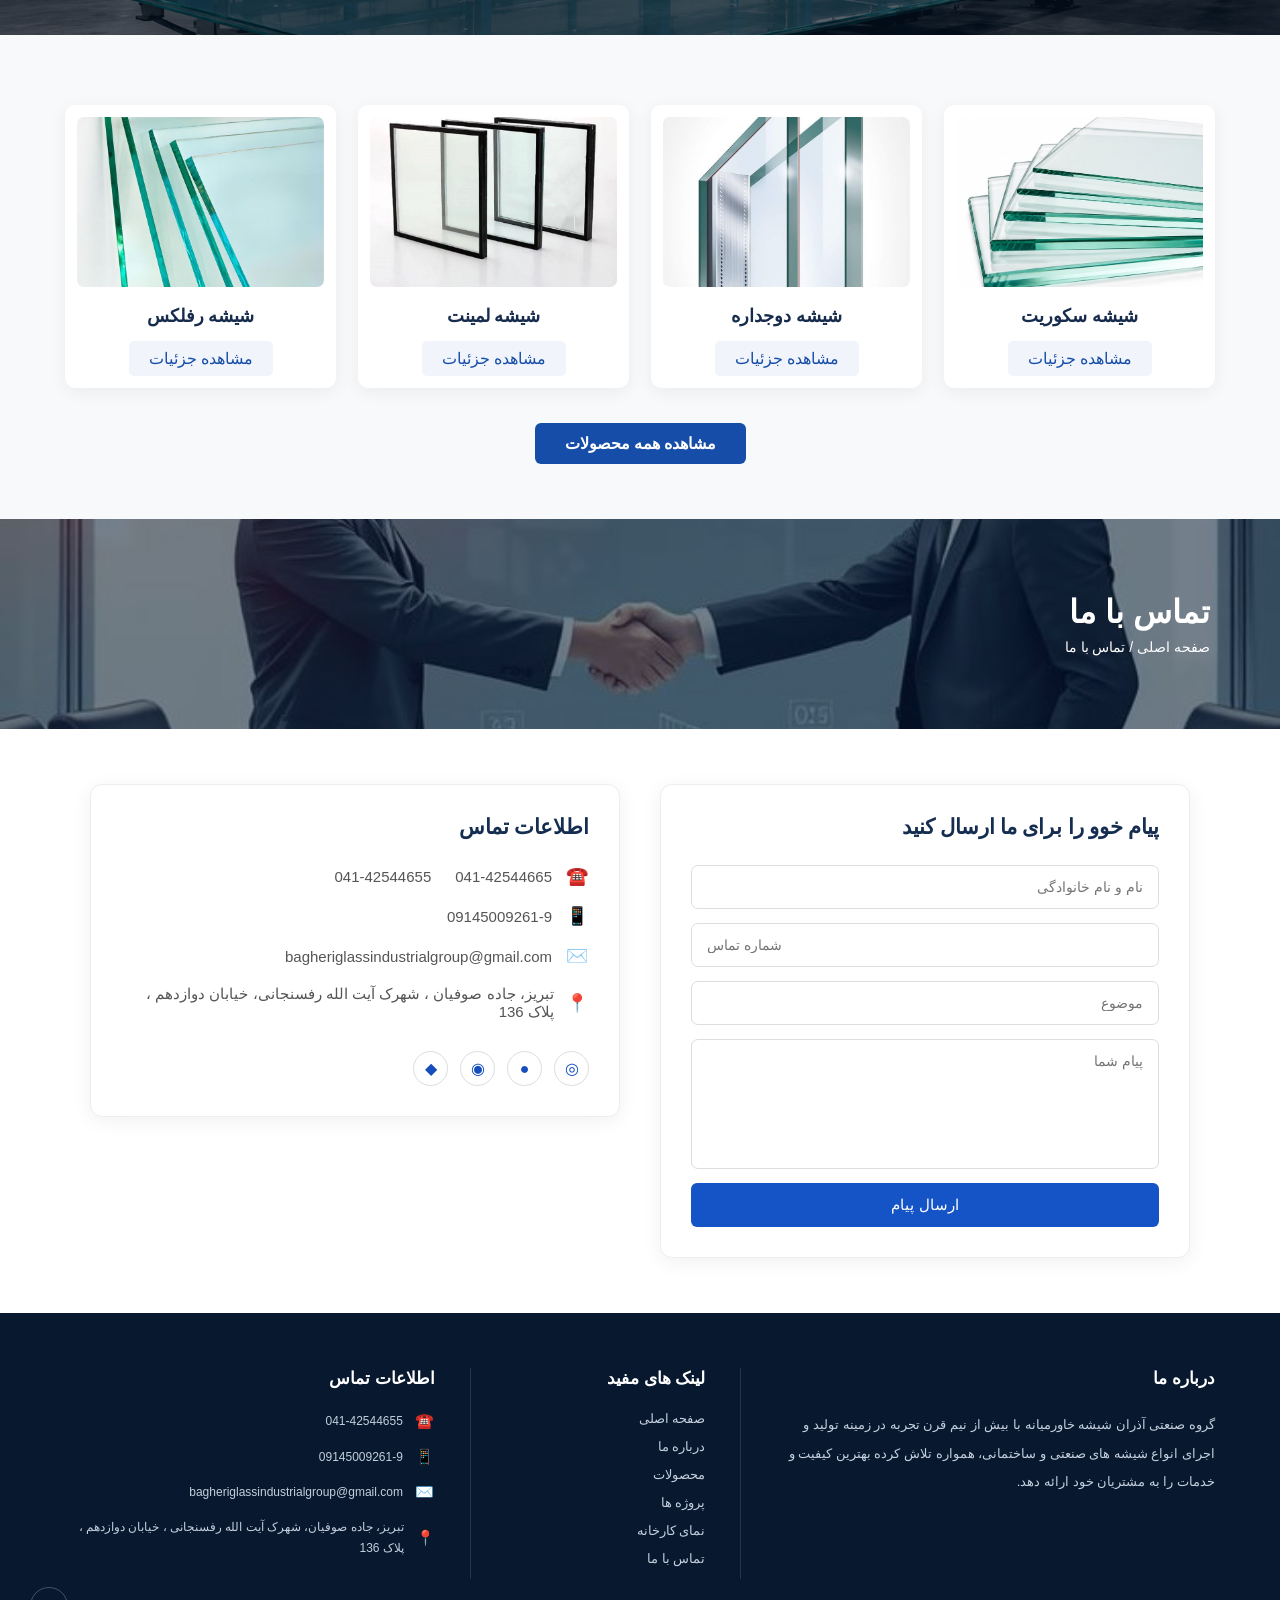
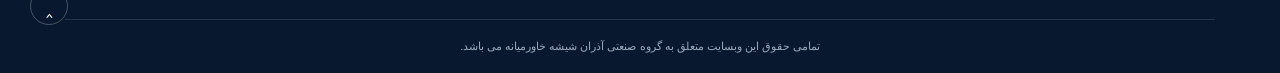
==== commit 84c35464: "Update index.html" ====
--- a/index.html
+++ b/index.html
@@ -524,7 +524,7 @@
 				
 				<div class="contact-item">
 					<span>📱</span>
-					<p>09145009261</p>
+					<p>09145009261-9</p>
 				</div>
 				
 				<div class="contact-item">
@@ -582,7 +582,7 @@
 			
 			<div class="footer-contact-item">
 				<span>📱</span>
-				<p dir="ltr">09145009261</p>
+				<p dir="ltr">09145009261-9</p>
 			</div>
 			
 			<div class="footer-contact-item">
--- a/style.css
+++ b/style.css
@@ -89,7 +89,7 @@
 .nav a {
 	color: #fff;
 	
-	font-size: 18px;
+	font-size: 15px;
 	
 	transition: 0.3s;
 }
@@ -109,7 +109,7 @@
 	
 	color: white;
 	
-	font-size: 16px;
+	font-size: 14px;
 	
 	transition: 0.3s;
 	
@@ -2808,13 +2808,726 @@
 }
 
 
-	
-
-
-
-
-
-
-
-
-
+/* =========================================================
+   MOBILE RESPONSIVE
+   آذران شیشه خاورمیانه
+========================================================= */
+
+/* ---------- Tablet ---------- */
+
+@media (max-width: 900px) {
+
+    /* Header */
+    .container {
+        width: 92%;
+    }
+
+    .nav {
+        gap: 15px;
+    }
+
+    .nav a {
+        font-size: 15px;
+    }
+
+    .consultation {
+        padding: 9px 13px;
+        font-size: 14px;
+    }
+
+
+    /* Hero */
+    .hero {
+        height: 560px;
+    }
+
+    .hero h1 {
+        font-size: 40px;
+        line-height: 1.5;
+    }
+
+    .hero-description {
+        width: 100%;
+        max-width: 600px;
+        font-size: 18px;
+    }
+
+
+    /* Products */
+    .products-container {
+        grid-template-columns: repeat(2, 1fr);
+        width: 90%;
+        margin-top: 45px;
+    }
+
+
+    /* Contact */
+    .contact-container {
+        grid-template-columns: 1fr;
+        width: 90%;
+    }
+
+
+    /* Footer */
+    .footer-container {
+        grid-template-columns: 1fr 1fr;
+        gap: 35px;
+    }
+
+}
+
+
+/* =========================================================
+   Mobile
+========================================================= */
+
+@media (max-width: 600px) {
+
+    /* ---------- Global ---------- */
+
+    html,
+    body {
+        width: 100%;
+        overflow-x: hidden;
+    }
+
+    img {
+        max-width: 100%;
+    }
+
+
+    /* ---------- Header ---------- */
+
+    .header {
+        height: auto;
+        min-height: 70px;
+    }
+
+    .container {
+        width: 92%;
+        min-height: 70px;
+        height: auto;
+
+        flex-wrap: wrap;
+        justify-content: center;
+
+        padding: 10px 0;
+        gap: 10px;
+    }
+
+    .logo {
+        width: 100%;
+        height: auto;
+
+        justify-content: center;
+    }
+
+    .logo img {
+        width: 125px;
+    }
+
+    .nav {
+        width: 100%;
+
+        display: flex;
+        flex-wrap: wrap;
+
+        justify-content: center;
+
+        gap: 8px 15px;
+    }
+
+    .nav a {
+        font-size: 14px;
+        white-space: nowrap;
+    }
+
+    .consultation {
+        display: none;
+    }
+
+
+    /* ---------- Hero ---------- */
+
+    .hero {
+        height: 520px;
+        min-height: 520px;
+
+        background-position: center;
+    }
+
+    .hero-content {
+        width: 90%;
+        text-align: center;
+    }
+
+    .hero-subtitle {
+        font-size: 16px;
+        margin-bottom: 12px;
+    }
+
+    .hero h1 {
+        font-size: 30px;
+        line-height: 1.7;
+
+        margin-bottom: 15px;
+    }
+
+    .hero-description {
+        width: 100%;
+
+        font-size: 16px;
+        line-height: 2;
+
+        margin-bottom: 25px;
+
+        text-align: center;
+    }
+
+    .hero-buttons {
+        justify-content: center;
+        flex-wrap: wrap;
+
+        gap: 10px;
+
+        font-size: 15px;
+    }
+
+    .btn-primary,
+    .btn-secondary {
+        padding: 11px 18px;
+    }
+
+
+    /* ---------- Section Titles ---------- */
+
+    .section-title h2 {
+        font-size: 21px;
+        line-height: 1.8;
+    }
+
+
+    /* ---------- Why Us ---------- */
+
+    .why-us {
+        padding: 45px 5%;
+    }
+
+    .why-cards {
+        grid-template-columns: 1fr;
+        gap: 15px;
+    }
+
+    .why-card {
+        padding: 25px 15px;
+    }
+
+    .why-card h3 {
+        font-size: 17px;
+    }
+
+    .why-card p {
+        font-size: 15px;
+        line-height: 2.2;
+    }
+
+
+    /* ---------- Projects ---------- */
+
+    .projects {
+        padding: 40px 5%;
+    }
+
+    .projects-header {
+        flex-direction: column;
+        gap: 15px;
+    }
+
+    .view-all {
+        position: static;
+        order: 2;
+
+        margin: 0;
+    }
+
+    .project-cards {
+        grid-template-columns: 1fr;
+        gap: 15px;
+    }
+
+    .project-card {
+        height: 250px;
+    }
+
+
+    /* ---------- Factory ---------- */
+
+    .factory-section {
+        padding: 50px 5%;
+    }
+
+    .factory-title p {
+        font-size: 16px;
+        line-height: 2;
+    }
+
+    .factory-gallery {
+        grid-template-columns: 1fr;
+        gap: 15px;
+    }
+
+    .factory-image {
+        height: 230px;
+    }
+
+
+    /* ---------- CTA ---------- */
+
+    .cta-section {
+        padding: 25px 0;
+    }
+
+    .cta-box {
+        width: 90%;
+
+        min-height: auto;
+
+        flex-direction: column;
+
+        text-align: center;
+
+        padding: 30px 20px;
+    }
+
+    .cta-icon {
+        margin: 0 0 20px;
+
+        width: 55px;
+        height: 55px;
+
+        font-size: 27px;
+    }
+
+    .cta-content h2 {
+        font-size: 20px;
+        line-height: 1.8;
+    }
+
+    .cta-content p {
+        font-size: 15px;
+        line-height: 2;
+
+        margin-bottom: 15px;
+    }
+
+
+    /* ---------- About ---------- */
+
+    .about-banner {
+        width: 100%;
+        height: 170px;
+
+        margin-right: 0;
+    }
+
+    .banner-text {
+        right: 6%;
+    }
+
+    .banner-text h1 {
+        font-size: 28px;
+    }
+
+    .banner-text p {
+        font-size: 11px;
+    }
+
+    .about-container {
+        width: 92%;
+
+        padding: 45px 0 30px;
+
+        flex-direction: column;
+
+        gap: 30px;
+    }
+
+    .about-text {
+        width: 100%;
+    }
+
+    .about-text h2 {
+        font-size: 23px;
+        line-height: 1.8;
+    }
+
+    .about-text p {
+        font-size: 17px;
+        line-height: 2.1;
+    }
+
+    .about-photo {
+        width: 100%;
+    }
+
+    .about-photo img {
+        width: 100%;
+        height: 220px;
+    }
+
+
+    /* ---------- Statistics ---------- */
+
+    .stats-container {
+        width: 92%;
+
+        grid-template-columns: 1fr 1fr;
+
+        padding: 0;
+
+        gap: 12px;
+
+        margin-bottom: 50px;
+    }
+
+    .stat {
+        min-height: 115px;
+        padding: 15px 10px;
+    }
+
+    .stat-icon {
+        font-size: 25px;
+    }
+
+    .stat span {
+        font-size: 14px;
+    }
+
+    .stat strong {
+        font-size: 21px;
+    }
+
+
+    /* ---------- Projects Page ---------- */
+
+    .projects-banner {
+        height: 170px;
+    }
+
+    .projects-banner-text {
+        right: 6%;
+    }
+
+    .projects-banner-text h2 {
+        font-size: 27px;
+    }
+
+    .projects-banner-text p {
+        font-size: 11px;
+    }
+
+    .project-categories {
+        gap: 5px;
+        flex-wrap: wrap;
+        padding: 0 15px;
+    }
+
+    .category {
+        font-size: 13px;
+        padding: 8px 11px;
+    }
+
+    .projects-list {
+        grid-template-columns: 1fr;
+        padding: 10px 20px;
+    }
+
+    .project-item {
+        min-height: 52px;
+    }
+
+    .project-name {
+        font-size: 16px;
+    }
+
+    .project-number {
+        min-width: 22px;
+        margin-right: 10px;
+    }
+
+
+    /* ---------- Products ---------- */
+
+    .products-header {
+        height: 170px;
+    }
+
+    .products-title {
+        margin-right: 6%;
+    }
+
+    .products-title h2 {
+        font-size: 28px;
+    }
+
+    .products-title p {
+        font-size: 11px;
+    }
+
+    .products-container {
+        width: 90%;
+
+        grid-template-columns: 1fr;
+
+        gap: 18px;
+
+        margin-top: 35px;
+    }
+
+    .product-card {
+        padding: 10px;
+    }
+
+    .product-card img {
+        height: 210px;
+    }
+
+    .product-card h3 {
+        font-size: 17px;
+    }
+
+
+    /* ---------- Contact ---------- */
+
+    .contact-banner {
+        height: 170px;
+    }
+
+    .contact-banner-text {
+        margin-right: 6%;
+    }
+
+    .contact-banner-text h1 {
+        font-size: 27px;
+    }
+
+    .contact-banner-text p {
+        font-size: 11px;
+    }
+
+    .contact-container {
+        width: 90%;
+
+        grid-template-columns: 1fr;
+
+        gap: 20px;
+
+        margin: 35px auto;
+    }
+
+    .contact-form,
+    .contact-info {
+        padding: 22px 18px;
+    }
+
+    .contact-form h2,
+    .contact-info h2 {
+        font-size: 19px;
+    }
+
+    .contact-item {
+        align-items: flex-start;
+    }
+
+    .contact-item p {
+        font-size: 14px;
+
+        overflow-wrap: anywhere;
+    }
+
+    .social-links {
+        justify-content: center;
+    }
+
+
+    /* ---------- Footer ---------- */
+
+    .footer-container {
+        width: 90%;
+
+        grid-template-columns: 1fr;
+
+        gap: 30px;
+
+        padding: 40px 0 30px;
+    }
+
+    .footer-column {
+        padding: 0;
+    }
+
+    .footer-column:first-child,
+    .footer-column:last-child {
+        padding: 0;
+    }
+
+    .footer-column + .footer-column {
+        border-right: none;
+
+        border-top: 1px solid rgba(255,255,255,0.12);
+
+        padding-top: 25px;
+    }
+
+    .footer-links {
+        align-items: flex-start;
+    }
+
+    .footer-bottom {
+        width: 90%;
+        padding: 18px 0;
+    }
+
+    .footer-bottom p {
+        font-size: 10px;
+        line-height: 2;
+    }
+
+    .back-to-top {
+        left: 15px;
+        bottom: 20px;
+
+        width: 35px;
+        height: 35px;
+
+        font-size: 18px;
+    }
+
+}
+
+
+/* =========================================================
+   Very Small Phones
+========================================================= */
+
+@media (max-width: 380px) {
+
+    .nav {
+        gap: 7px 10px;
+    }
+
+    .nav a {
+        font-size: 12px;
+    }
+
+    .hero {
+        height: 500px;
+    }
+
+    .hero h1 {
+        font-size: 26px;
+    }
+
+    .hero-description {
+        font-size: 14px;
+    }
+
+    .stats-container {
+        grid-template-columns: 1fr;
+    }
+
+    .product-card img {
+        height: 190px;
+    }
+
+}
+
+@media screen and (max-width: 700px) {
+
+    /* ===== HEADER ===== */
+
+    .header {
+        height: auto !important;
+    }
+
+    .header .container {
+        width: 90% !important;
+        height: auto !important;
+        display: flex !important;
+        flex-direction: column !important;
+        align-items: center !important;
+        justify-content: center !important;
+        gap: 15px !important;
+        padding: 15px 0 !important;
+    }
+
+    .logo img {
+        width: 120px !important;
+    }
+
+    .nav {
+        width: 100% !important;
+        display: flex !important;
+        flex-wrap: wrap !important;
+        justify-content: center !important;
+        gap: 10px 15px !important;
+    }
+
+    .nav a {
+        font-size: 14px !important;
+    }
+
+    .consultation {
+        font-size: 13px !important;
+        padding: 8px 14px !important;
+    }
+
+
+    /* ===== HERO ===== */
+
+    .hero {
+        width: 100% !important;
+        height: 550px !important;
+        display: flex !important;
+        align-items: center !important;
+        background-position: center !important;
+    }
+
+    .hero-content {
+        width: 90% !important;
+        max-width: 100% !important;
+        margin: 0 auto !important;
+        text-align: center !important;
+    }
+
+    .hero-subtitle {
+        font-size: 16px !important;
+    }
+
+    .hero h1 {
+        font-size: 28px !important;
+        line-height: 1.6 !important;
+    }
+
+    .hero-description {
+        width: 100% !important;
+        font-size: 15px !important;
+        line-height: 2 !important;
+    }
+
+    .hero-buttons {
+        justify-content: center !important;
+        flex-wrap: wrap !important;
+    }
+}
+
+	
+
+
+
+
+
+
+
+
+
